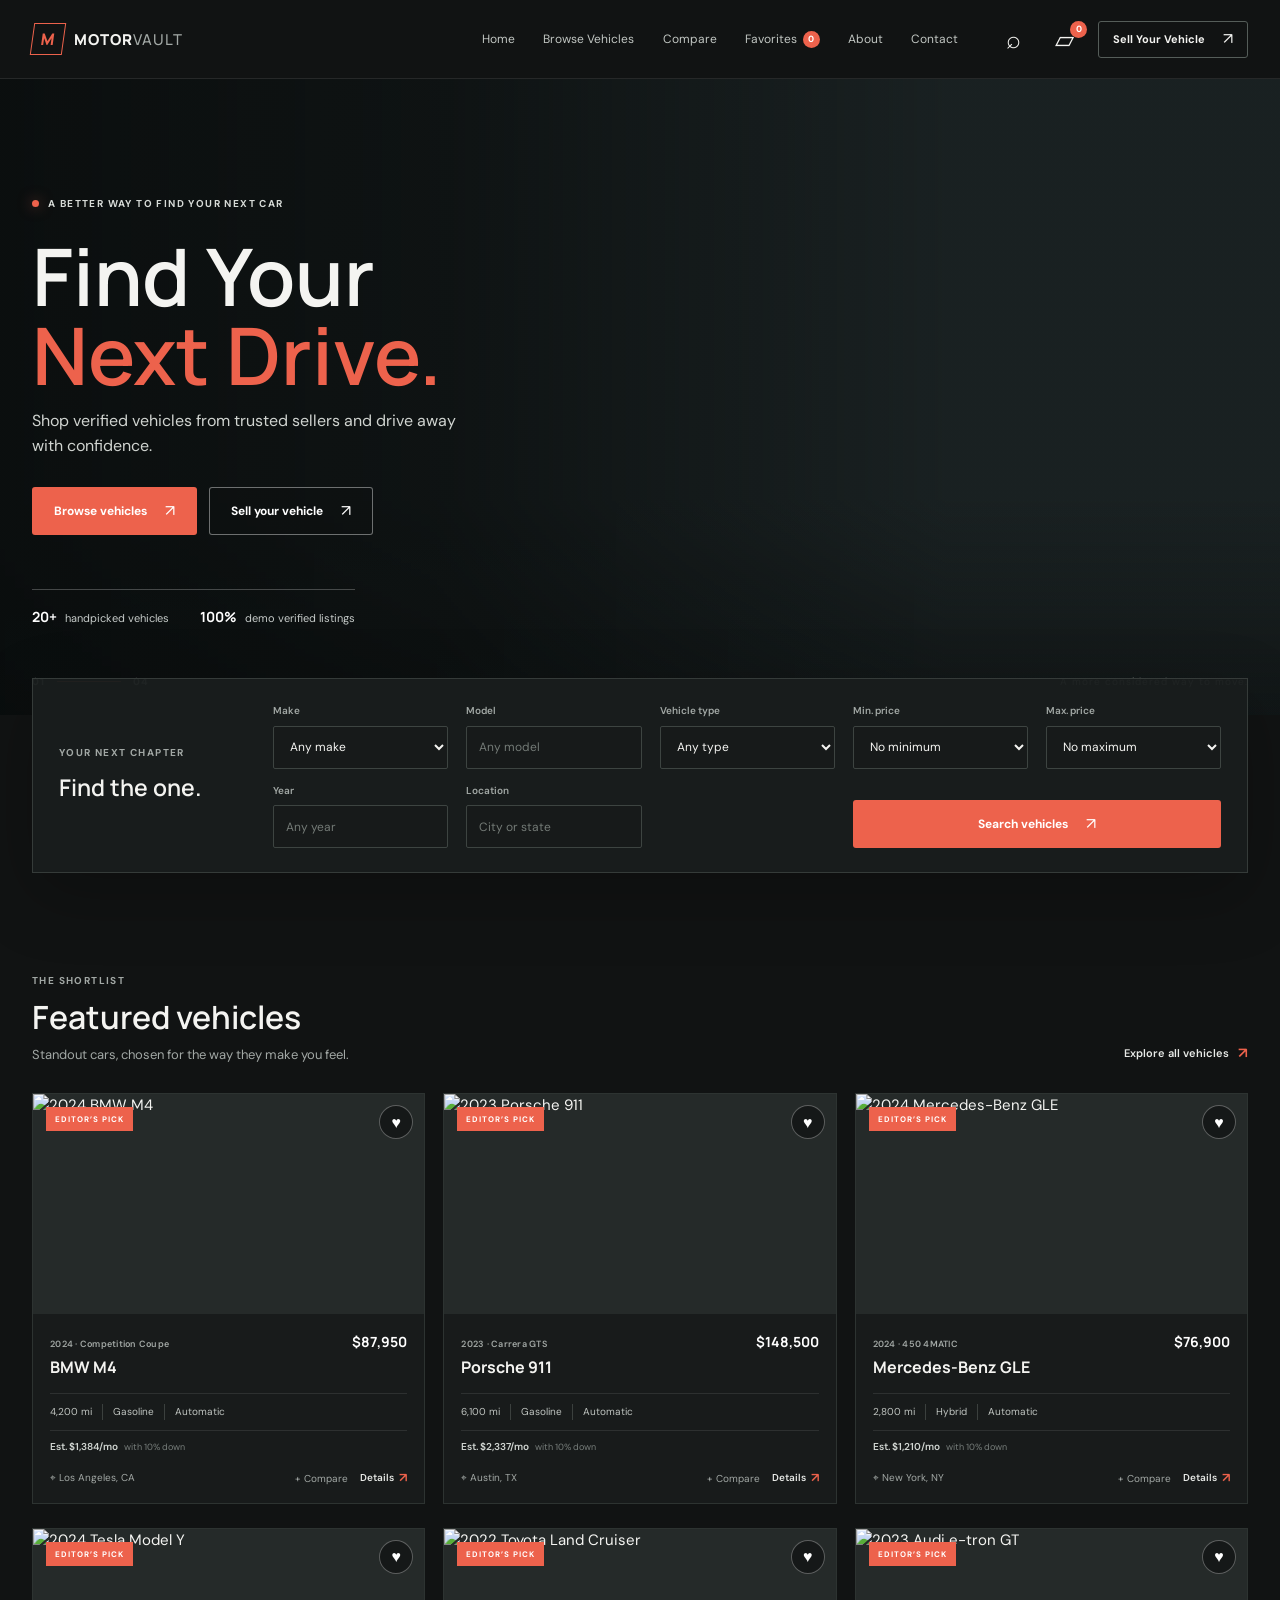
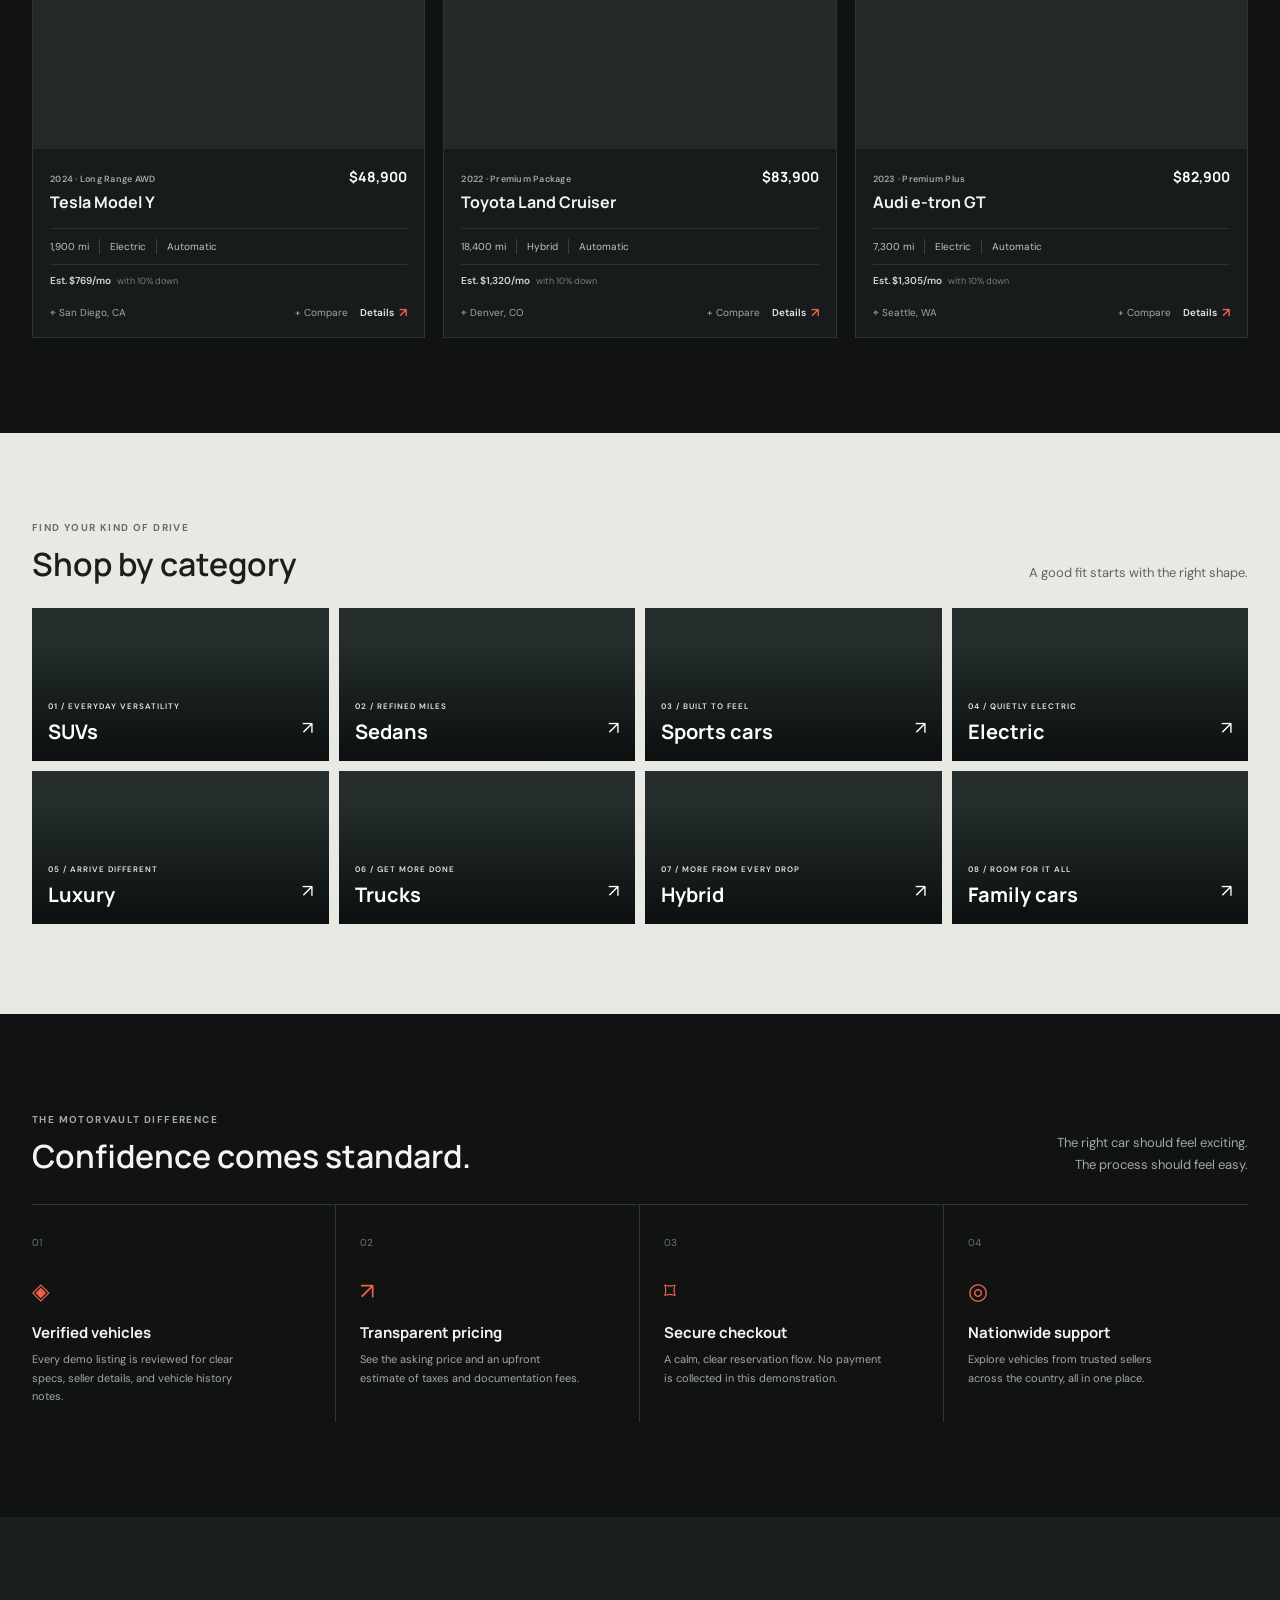
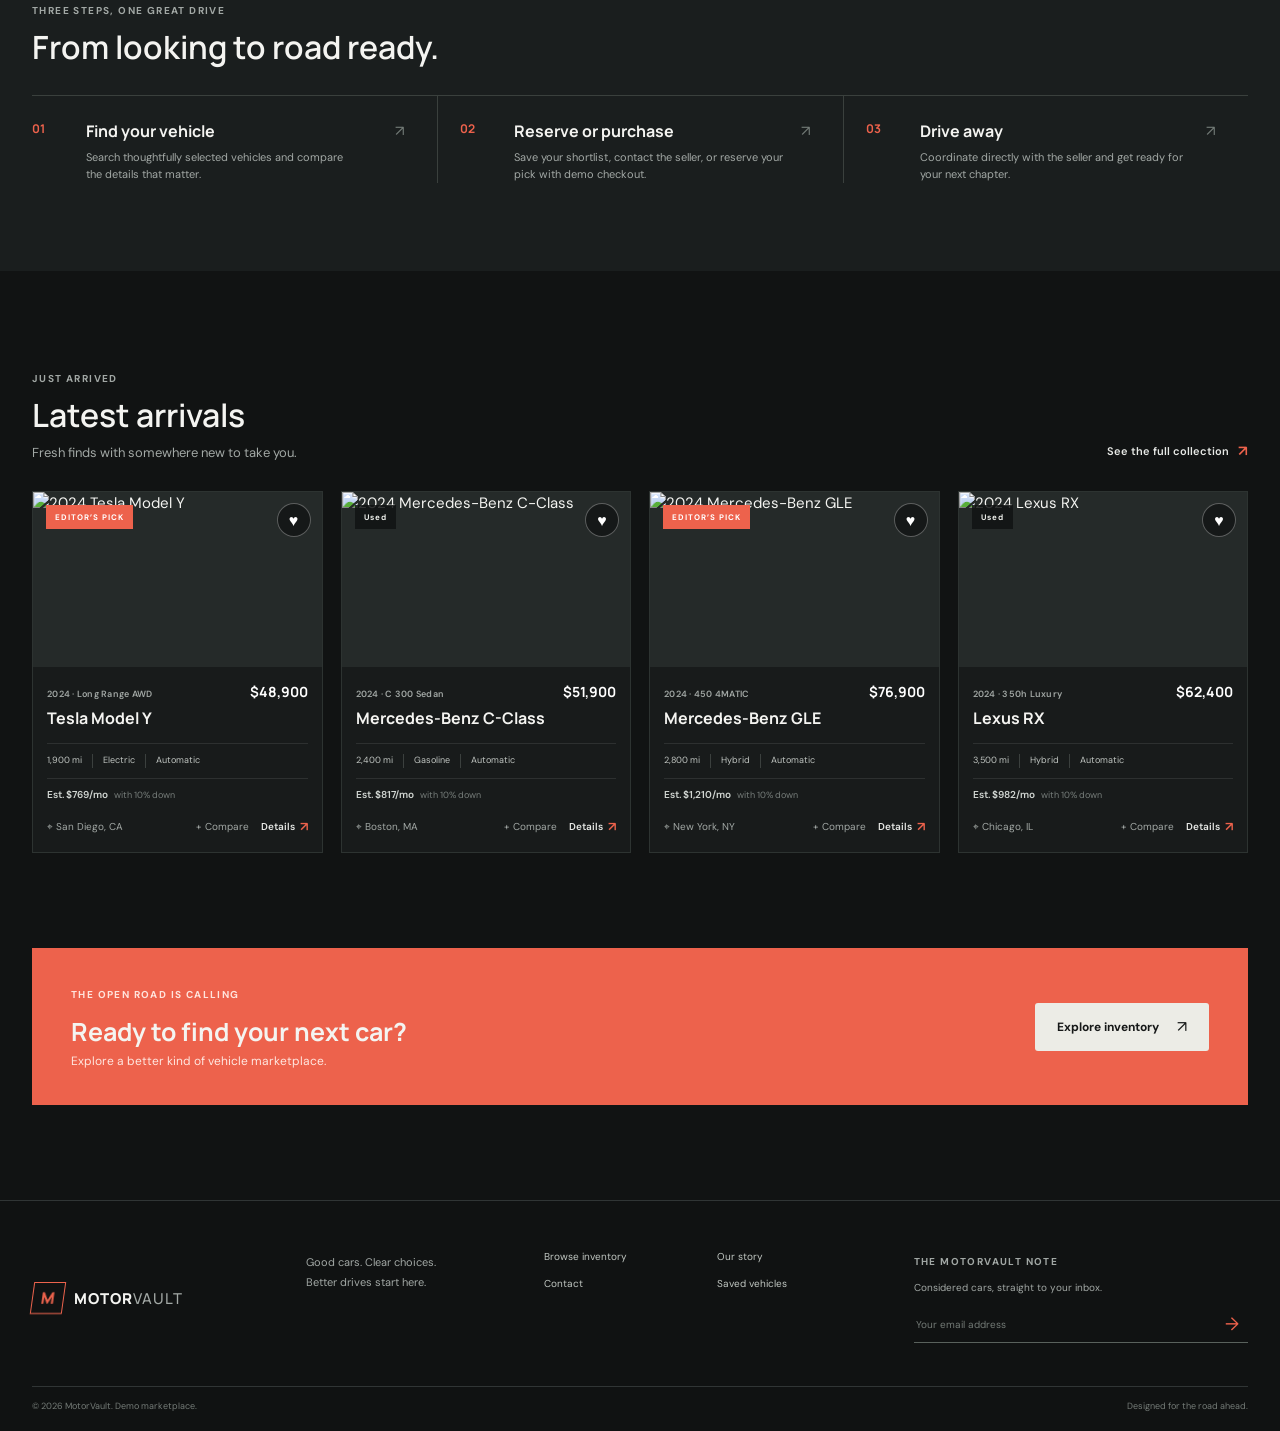
==== index.html @ ae39cfa4 "Created Motorvault frontend" ====
<!DOCTYPE html>
<html lang="en">
<head>
    <meta charset="UTF-8">
    <meta name="viewport" content="width=device-width, initial-scale=1.0">
    <meta name="theme-color" content="#111313">
    <meta name="description" content="Shop considered cars from trusted sellers. Find your next drive with MotorVault.">
    <title>MOTORVAULT — Find Your Next Drive</title>
    <link rel="preconnect" href="https://fonts.googleapis.com">
    <link rel="preconnect" href="https://fonts.gstatic.com" crossorigin>
    <link href="https://fonts.googleapis.com/css2?family=DM+Sans:wght@400;500;600;700&family=Manrope:wght@400;500;600;700;800&display=swap" rel="stylesheet">
    <link rel="stylesheet" href="styles.css">
    <script src="js/data.js" defer></script>
    <script src="script.js" defer></script>
</head>
<body data-page="home">
    <div id="site-header"></div>
    <main>
        <section class="home-hero">
            <div class="hero-image" role="img" aria-label="Modern performance car on a mountain road"></div>
            <div class="hero-shade"></div>
            <div class="hero-content page-width"><span class="eyebrow light-eyebrow"><i></i> A BETTER WAY TO FIND YOUR NEXT CAR</span><h1>Find Your<br><em>Next Drive.</em></h1><p>Shop verified vehicles from trusted sellers and drive away with confidence.</p><div class="hero-actions"><a class="button button-primary" href="vehicles.html">Browse vehicles <span>↗</span></a><a class="button button-glass" href="contact.html#sell">Sell your vehicle <span>↗</span></a></div><div class="hero-proof"><span><strong>20+</strong> handpicked vehicles</span><span><strong>100%</strong> demo verified listings</span></div></div>
            <span class="hero-index">01 <i></i> 04</span><span class="hero-caption">A more considered way to move.</span>
        </section>
        <section class="search-section page-width" aria-label="Search inventory"><form class="search-panel" data-vehicle-search action="vehicles.html"><div class="search-panel-intro"><span class="eyebrow">YOUR NEXT CHAPTER</span><h2>Find the one.</h2></div><label>Make<select id="search-make" name="make"><option value="">Any make</option></select></label><label>Model<input name="model" type="search" placeholder="Any model"></label><label>Vehicle type<select name="bodyType"><option value="">Any type</option><option>SUVs</option><option>Sedans</option><option>Sports Cars</option><option>Electric</option><option>Luxury</option><option>Trucks</option><option>Family Cars</option></select></label><label>Min. price<select name="minPrice"><option value="">No minimum</option><option value="25000">$25,000</option><option value="50000">$50,000</option><option value="75000">$75,000</option></select></label><label>Max. price<select name="maxPrice"><option value="">No maximum</option><option value="35000">$35,000</option><option value="50000">$50,000</option><option value="75000">$75,000</option><option value="100000">$100,000</option></select></label><label>Year<input name="minYear" type="number" min="1990" max="2026" placeholder="Any year"></label><label class="search-location">Location<input name="location" type="search" placeholder="City or state"></label><button class="button button-primary search-submit" type="submit">Search vehicles <span>↗</span></button></form></section>
        <section class="section page-width"><div class="section-heading"><div><span class="eyebrow">THE SHORTLIST</span><h2>Featured vehicles</h2><p>Standout cars, chosen for the way they make you feel.</p></div><a class="text-link" href="vehicles.html">Explore all vehicles <span>↗</span></a></div><div class="vehicle-grid" id="featured-grid"></div></section>
        <section class="category-section"><div class="page-width"><div class="section-heading"><div><span class="eyebrow">FIND YOUR KIND OF DRIVE</span><h2>Shop by category</h2></div><span class="section-aside">A good fit starts with the right shape.</span></div><div class="category-grid"><a class="category-tile category-suv" href="vehicles.html?bodyType=SUVs"><span>01 / EVERYDAY VERSATILITY</span><strong> SUVs</strong><i>↗</i></a><a class="category-tile category-sedan" href="vehicles.html?bodyType=Sedans"><span>02 / REFINED MILES</span><strong>Sedans</strong><i>↗</i></a><a class="category-tile category-sport" href="vehicles.html?bodyType=Sports%20Cars"><span>03 / BUILT TO FEEL</span><strong>Sports cars</strong><i>↗</i></a><a class="category-tile category-electric" href="vehicles.html?fuel=Electric"><span>04 / QUIETLY ELECTRIC</span><strong>Electric</strong><i>↗</i></a><a class="category-tile category-luxury" href="vehicles.html?bodyType=Luxury"><span>05 / ARRIVE DIFFERENT</span><strong>Luxury</strong><i>↗</i></a><a class="category-tile category-truck" href="vehicles.html?bodyType=Trucks"><span>06 / GET MORE DONE</span><strong>Trucks</strong><i>↗</i></a><a class="category-tile category-hybrid" href="vehicles.html?fuel=Hybrid"><span>07 / MORE FROM EVERY DROP</span><strong>Hybrid</strong><i>↗</i></a><a class="category-tile category-family" href="vehicles.html?bodyType=Family%20Cars"><span>08 / ROOM FOR IT ALL</span><strong>Family cars</strong><i>↗</i></a></div></div></section>
        <section class="section trust-section page-width"><div class="section-heading"><div><span class="eyebrow">THE MOTORVAULT DIFFERENCE</span><h2>Confidence comes standard.</h2></div><p class="section-aside">The right car should feel exciting.<br>The process should feel easy.</p></div><div class="trust-grid"><article><span class="trust-number">01</span><span class="trust-icon">◈</span><h3>Verified vehicles</h3><p>Every demo listing is reviewed for clear specs, seller details, and vehicle history notes.</p></article><article><span class="trust-number">02</span><span class="trust-icon">↗</span><h3>Transparent pricing</h3><p>See the asking price and an upfront estimate of taxes and documentation fees.</p></article><article><span class="trust-number">03</span><span class="trust-icon">⌑</span><h3>Secure checkout</h3><p>A calm, clear reservation flow. No payment is collected in this demonstration.</p></article><article><span class="trust-number">04</span><span class="trust-icon">◎</span><h3>Nationwide support</h3><p>Explore vehicles from trusted sellers across the country, all in one place.</p></article></div></section>
        <section class="process-section"><div class="page-width"><div class="section-heading"><div><span class="eyebrow">THREE STEPS, ONE GREAT DRIVE</span><h2>From looking to road ready.</h2></div></div><div class="process-grid"><article><span>01</span><div><h3>Find your vehicle</h3><p>Search thoughtfully selected vehicles and compare the details that matter.</p></div><b>↗</b></article><article><span>02</span><div><h3>Reserve or purchase</h3><p>Save your shortlist, contact the seller, or reserve your pick with demo checkout.</p></div><b>↗</b></article><article><span>03</span><div><h3>Drive away</h3><p>Coordinate directly with the seller and get ready for your next chapter.</p></div><b>↗</b></article></div></div></section>
        <section class="section page-width"><div class="section-heading"><div><span class="eyebrow">JUST ARRIVED</span><h2>Latest arrivals</h2><p>Fresh finds with somewhere new to take you.</p></div><a class="text-link" href="vehicles.html">See the full collection <span>↗</span></a></div><div class="vehicle-grid vehicle-grid-four" id="latest-grid"></div></section>
        <section class="cta-band page-width"><div><span class="eyebrow">THE OPEN ROAD IS CALLING</span><h2>Ready to find your next car?</h2><p>Explore a better kind of vehicle marketplace.</p></div><a class="button button-light" href="vehicles.html">Explore inventory <span>↗</span></a></section>
    </main>
    <div id="site-footer"></div>
</body>
</html>
---- styles.css ----
:root {
	color-scheme: dark;
	--ink: #111313;
	--ink-2: #171a1a;
	--ink-3: #202424;
	--line: #303535;
	--line-soft: rgba(255, 255, 255, .09);
	--text: #f4f4f1;
	--muted: #a2a8a5;
	--dim: #777e7b;
	--accent: #ed624c;
	--accent-hover: #ff765f;
	--paper: #ecece6;
	--green: #a7c4b2;
	--display: "Manrope", "DM Sans", sans-serif;
	--body: "DM Sans", sans-serif;
	--page: 1280px;
	font-family: var(--body);
	background: var(--ink);
	color: var(--text);
	font-synthesis: none;
	text-rendering: optimizeLegibility;
}

* { box-sizing: border-box; }
html { scroll-behavior: smooth; }
body { margin: 0; min-width: 320px; background: var(--ink); color: var(--text); font-family: var(--body); font-size: 15px; line-height: 1.55; }
body, button, input, select, textarea { font-family: var(--body); }
button, input, select, textarea { font-size: inherit; }
button, a { -webkit-tap-highlight-color: transparent; }
a { color: inherit; text-decoration: none; }
button { color: inherit; }
img { display: block; max-width: 100%; }
::selection { background: var(--accent); color: white; }
.page-width { width: min(var(--page), calc(100% - 64px)); margin-inline: auto; }
.sr-only { position: absolute; width: 1px; height: 1px; padding: 0; margin: -1px; overflow: hidden; clip: rect(0, 0, 0, 0); white-space: nowrap; border: 0; }
.eyebrow { display: inline-flex; align-items: center; gap: 9px; color: var(--muted); font: 700 10px/1.3 var(--body); letter-spacing: 1.4px; text-transform: uppercase; }
.eyebrow i { display: inline-block; width: 7px; height: 7px; border-radius: 50%; background: var(--accent); box-shadow: 0 0 14px rgba(237, 98, 76, .55); }

/* Shared navigation */
.site-header { position: relative; z-index: 20; background: #111313; border-bottom: 1px solid var(--line-soft); }
.nav-wrap { display: flex; width: min(1440px, calc(100% - 64px)); height: 78px; align-items: center; margin: auto; gap: 38px; }
.brand { display: inline-flex; align-items: center; gap: 10px; color: var(--text); font: 800 15px/1 var(--display); letter-spacing: 1px; white-space: nowrap; }
.brand > span:last-child > span { color: var(--muted); font-weight: 500; }
.brand-mark { display: grid; width: 32px; height: 32px; place-items: center; border: 1px solid var(--accent); color: var(--accent); font: 800 16px/1 var(--display); transform: skew(-8deg); }
.main-nav { display: flex; align-items: center; gap: clamp(17px, 2.2vw, 34px); margin-left: auto; }
.main-nav > a { display: inline-flex; align-items: center; gap: 6px; color: #c1c6c2; font-size: 12px; transition: color .2s ease; }
.main-nav > a:hover, .main-nav > a:focus-visible { color: white; }
.nav-count { display: inline-grid; min-width: 17px; height: 17px; place-items: center; padding: 0 4px; border-radius: 20px; background: var(--accent); color: #fff; font: 700 9px/1 var(--body); }
.nav-actions { display: flex; align-items: center; gap: 16px; }
.icon-button { position: relative; display: inline-grid; width: 35px; height: 35px; place-items: center; border: 0; background: transparent; color: var(--text); font-size: 25px; line-height: 1; cursor: pointer; }
.cart-link .nav-count { position: absolute; top: -1px; right: -5px; }
.button { display: inline-flex; min-height: 48px; align-items: center; justify-content: center; gap: 18px; padding: 0 21px; border: 1px solid transparent; border-radius: 3px; font: 700 12px/1 var(--body); cursor: pointer; transition: background .2s ease, color .2s ease, border-color .2s ease, transform .2s ease; }
.button:hover { transform: translateY(-2px); }
.button span { font-size: 16px; font-weight: 400; }
.button-primary { background: var(--accent); color: white; }
.button-primary:hover { background: var(--accent-hover); }
.button-outline { border-color: #555d59; background: transparent; color: var(--text); }
.button-outline:hover { border-color: var(--accent); color: white; }
.button-small { min-height: 37px; padding-inline: 14px; font-size: 11px; }
.button-glass { border-color: rgba(255,255,255,.4); background: rgba(15,18,18,.3); color: white; backdrop-filter: blur(12px); }
.button-glass:hover { background: rgba(255,255,255,.12); }
.button-light { background: var(--paper); color: #161818; }
.button-light:hover { background: white; }
.button-wide { width: 100%; }
.menu-toggle { display: none; }

/* Homepage */
.home-hero { position: relative; min-height: 630px; overflow: hidden; background: #1c2425; }
.hero-image, .hero-shade { position: absolute; inset: 0; }
.hero-image { background: url("https://images.unsplash.com/photo-1503376780353-7e6692767b70?auto=format&fit=crop&w=2200&q=90") center 54% / cover no-repeat; transform: scale(1.015); animation: hero-arrive 1.1s ease-out both; }
.hero-shade { background: linear-gradient(90deg, rgba(9,12,12,.88) 0%, rgba(9,12,12,.7) 34%, rgba(9,12,12,.13) 74%), linear-gradient(0deg, rgba(9,12,12,.48), transparent 34%); }
.hero-content { position: relative; z-index: 1; padding-top: 112px; padding-bottom: 88px; animation: content-arrive .8s .12s ease-out both; }
.light-eyebrow { color: #d7dbd7; }
.hero-content h1, .page-banner h1, .about-hero h1 { margin: 23px 0 15px; font: 600 clamp(48px, 6.2vw, 82px)/.99 var(--display); letter-spacing: 0; }
.hero-content h1 em, .page-banner h1 em, .about-hero h1 em, .contact-intro h1 em { color: var(--accent); font-style: normal; }
.hero-content > p { max-width: 430px; margin: 0; color: #d0d4d0; font-size: 16px; }
.hero-actions { display: flex; gap: 12px; margin-top: 28px; }
.hero-proof { display: flex; gap: 31px; margin-top: 54px; padding-top: 17px; border-top: 1px solid rgba(255,255,255,.24); width: fit-content; color: #c7ccca; font-size: 11px; }
.hero-proof strong { color: #fff; font: 700 14px var(--display); margin-right: 5px; }
.hero-index, .hero-caption { position: absolute; z-index: 1; bottom: 27px; color: #e0e3df; font: 700 10px var(--body); letter-spacing: 1px; }
.hero-index { left: max(32px, calc((100vw - var(--page)) / 2)); }
.hero-index i { display: inline-block; width: 64px; height: 1px; margin: 0 9px 3px; background: var(--accent); }
.hero-caption { right: max(32px, calc((100vw - var(--page)) / 2)); font-weight: 400; }
.search-section { position: relative; z-index: 2; margin-top: -37px; }
.search-panel { display: grid; grid-template-columns: 1.12fr repeat(3, 1fr) 1fr 1fr; gap: 14px 18px; align-items: end; padding: 24px 26px; border: 1px solid #353b39; background: rgba(25,29,29,.97); box-shadow: 0 22px 70px rgba(0,0,0,.24); }
.search-panel-intro { align-self: center; grid-row: span 2; }
.search-panel-intro h2 { margin: 8px 0; font: 600 23px var(--display); }
.search-panel label, .filter-sidebar label, .finance-fields label, .form-grid label { display: flex; min-width: 0; flex-direction: column; gap: 7px; color: var(--muted); font-size: 10px; font-weight: 600; }
input, select, textarea { width: 100%; min-width: 0; min-height: 43px; padding: 0 12px; border: 1px solid #3d4441; border-radius: 2px; outline: none; background: #171a1a; color: var(--text); font-size: 12px; }
input::placeholder, textarea::placeholder { color: #737a76; }
input:focus, select:focus, textarea:focus { border-color: var(--accent); box-shadow: 0 0 0 2px rgba(237,98,76,.12); }
select { cursor: pointer; }
.search-submit { grid-column: 5 / span 2; }
.section { padding-top: 95px; padding-bottom: 95px; }
.section-heading { display: flex; align-items: end; justify-content: space-between; gap: 24px; margin-bottom: 28px; }
.section-heading h2, .category-section h2, .trust-section h2, .process-section h2, .finance-section h2, .detail-section h2 { margin: 8px 0 0; font: 600 32px/1.18 var(--display); letter-spacing: 0; }
.section-heading p, .section-aside { margin: 8px 0 0; color: var(--muted); font-size: 13px; }
.section-aside { line-height: 1.7; text-align: right; }
.text-link { display: inline-flex; align-items: center; gap: 9px; border: 0; background: transparent; color: #e7e9e6; font-size: 11px; font-weight: 600; cursor: pointer; transition: color .2s ease; }
.text-link:hover { color: var(--accent); }
.text-link span { color: var(--accent); font-size: 15px; }

/* Vehicle cards */
.vehicle-grid { display: grid; grid-template-columns: repeat(3, minmax(0, 1fr)); gap: 24px 18px; }
.vehicle-grid-four { grid-template-columns: repeat(4, minmax(0, 1fr)); }
.vehicle-card { min-width: 0; overflow: hidden; border: 1px solid #2d3331; background: #181b1b; transition: border-color .24s ease, transform .24s ease, box-shadow .24s ease; animation: card-in .5s both; }
.vehicle-card:hover { transform: translateY(-4px); border-color: #515a55; box-shadow: 0 15px 32px rgba(0,0,0,.22); }
.vehicle-card-image { position: relative; height: 220px; overflow: hidden; background: #252a29; }
.vehicle-card-image > a, .vehicle-card-image img { display: block; width: 100%; height: 100%; }
.vehicle-card-image img { object-fit: cover; transition: transform .55s cubic-bezier(.2,.7,.25,1); }
.vehicle-card:hover .vehicle-card-image img { transform: scale(1.055); }
.vehicle-badge, .vehicle-condition { position: absolute; left: 13px; top: 13px; padding: 7px 9px; background: rgba(17,19,19,.85); color: #eef0ec; font: 700 8px var(--body); letter-spacing: 1px; }
.vehicle-badge { background: var(--accent); color: white; }
.favorite-button { position: absolute; top: 11px; right: 11px; display: grid; width: 34px; height: 34px; place-items: center; border: 1px solid rgba(255,255,255,.3); border-radius: 50%; background: rgba(12,14,14,.6); color: white; font-size: 16px; cursor: pointer; backdrop-filter: blur(10px); transition: background .2s ease, color .2s ease; }
.favorite-button:hover, .favorite-button.is-active { border-color: var(--accent); background: var(--accent); color: white; }
.vehicle-card-body { padding: 17px 17px 13px; }
.vehicle-card-heading { display: flex; justify-content: space-between; gap: 10px; }
.vehicle-year { color: var(--muted); font-size: 9px; font-weight: 600; letter-spacing: .25px; }
.vehicle-card h3 { margin: 3px 0 0; font: 700 16px/1.3 var(--display); }
.vehicle-card h3 a:hover { color: var(--accent); }
.vehicle-price { padding-top: 1px; color: white; font: 700 14px var(--display); white-space: nowrap; }
.vehicle-price del, .detail-price del { display: block; margin-bottom: 2px; color: var(--dim); font-size: 9px; font-weight: 400; }
.vehicle-price small, .detail-price small { display: block; margin-top: 3px; color: var(--accent); font: 700 9px var(--body); }
.vehicle-meta { display: flex; gap: 0; margin-top: 15px; padding: 10px 0; border-top: 1px solid var(--line-soft); border-bottom: 1px solid var(--line-soft); color: #c0c5c1; font-size: 10px; }
.vehicle-meta span { padding-inline: 10px; border-right: 1px solid #3b403e; white-space: nowrap; }
.vehicle-meta span:first-child { padding-left: 0; }
.vehicle-meta span:last-child { padding-right: 0; border: 0; }
.vehicle-monthly { padding-top: 8px; color: #d2d7d3; font-size: 10px; font-weight: 600; }
.vehicle-monthly span { margin-left: 4px; color: var(--dim); font-size: 9px; font-weight: 400; }
.vehicle-card-foot { display: flex; flex-wrap: wrap; justify-content: space-between; align-items: center; gap: 8px; padding-top: 12px; }
.vehicle-location { color: var(--muted); font-size: 10px; }
.card-actions { display: flex; align-items: center; gap: 12px; }
.compare-button { padding: 5px 0; border: 0; background: transparent; color: var(--muted); font-size: 10px; cursor: pointer; }
.compare-button:hover, .compare-button.is-active { color: var(--accent); }
.vehicle-card .text-link { gap: 5px; font-size: 10px; }
.vehicle-card .text-link span { font-size: 13px; }
.vehicle-grid-four .vehicle-card-image { height: 175px; }
.vehicle-grid-four .vehicle-card-body { padding: 14px; }
.vehicle-grid-four .vehicle-meta { font-size: 9px; }
.empty-inline { grid-column: 1 / -1; padding: 40px; border: 1px dashed var(--line); color: var(--muted); text-align: center; }

/* Categories and editorial sections */
.category-section { padding: 82px 0 90px; background: #e8e9e3; color: #1a1e1c; }
.category-section .eyebrow { color: #686f6a; }
.category-section .section-heading { margin-bottom: 24px; }
.category-section .section-aside { color: #5f6661; }
.category-grid { display: grid; grid-template-columns: repeat(4, 1fr); gap: 10px; }
.category-tile { position: relative; display: flex; min-height: 153px; flex-direction: column; justify-content: end; overflow: hidden; padding: 16px; background: #252d2d; color: white; isolation: isolate; }
.category-tile::before { position: absolute; z-index: -2; inset: 0; content: ""; background-position: center; background-size: cover; opacity: .73; transition: transform .5s ease; }
.category-tile::after { position: absolute; z-index: -1; inset: 0; content: ""; background: linear-gradient(0deg, rgba(5,8,8,.82), rgba(5,8,8,.02) 78%); }
.category-tile:hover::before { transform: scale(1.06); }
.category-tile > span { color: #e1e5e1; font-size: 8px; font-weight: 600; letter-spacing: 1px; }
.category-tile strong { margin-top: 6px; font: 700 20px var(--display); }
.category-tile i { position: absolute; right: 16px; bottom: 18px; color: #fff; font-size: 18px; font-style: normal; }
.category-suv::before { background-image: url("https://images.unsplash.com/photo-1519641471654-76ce0107ad1b?auto=format&fit=crop&w=600&q=80"); }
.category-sedan::before { background-image: url("https://images.unsplash.com/photo-1494976388531-d1058494cdd8?auto=format&fit=crop&w=600&q=80"); }
.category-sport::before { background-image: url("https://images.unsplash.com/photo-1503376780353-7e6692767b70?auto=format&fit=crop&w=600&q=80"); }
.category-electric::before { background-image: url("https://images.unsplash.com/photo-1560958089-b8a1929cea89?auto=format&fit=crop&w=600&q=80"); }
.category-luxury::before { background-image: url("https://images.unsplash.com/photo-1555215695-3004980ad54e?auto=format&fit=crop&w=600&q=80"); }
.category-truck::before { background-image: url("https://images.unsplash.com/photo-1551830820-330a71b99659?auto=format&fit=crop&w=600&q=80"); }
.category-hybrid::before { background-image: url("https://images.unsplash.com/photo-1518843025960-d60217f226f5?auto=format&fit=crop&w=600&q=80"); }
.category-family::before { background-image: url("https://images.unsplash.com/photo-1533473359331-0135ef1b58bf?auto=format&fit=crop&w=600&q=80"); }
.trust-section { padding-top: 93px; padding-bottom: 95px; }
.trust-grid { display: grid; grid-template-columns: repeat(4, 1fr); border-top: 1px solid var(--line); }
.trust-grid article { position: relative; min-height: 215px; padding: 25px 25px 16px 0; border-right: 1px solid var(--line); }
.trust-grid article + article { padding-left: 24px; }
.trust-grid article:last-child { border-right: 0; }
.trust-number { color: #6e7772; font-size: 10px; }
.trust-icon { display: block; margin-top: 21px; color: var(--accent); font-size: 23px; }
.trust-grid h3 { margin: 12px 0 7px; font: 700 15px var(--display); }
.trust-grid p { max-width: 220px; margin: 0; color: var(--muted); font-size: 11px; line-height: 1.7; }
.process-section { padding: 81px 0 88px; background: #1a1e1e; }
.process-grid { display: grid; grid-template-columns: repeat(3, 1fr); border-top: 1px solid #3a403d; }
.process-grid article { display: grid; grid-template-columns: 42px 1fr 20px; gap: 12px; align-items: start; padding: 24px 22px 0 0; }
.process-grid article + article { padding-left: 22px; border-left: 1px solid #3a403d; }
.process-grid article > span { color: var(--accent); font: 700 12px var(--display); }
.process-grid h3 { margin: 0 0 7px; font: 700 16px var(--display); }
.process-grid p { max-width: 270px; margin: 0; color: var(--muted); font-size: 11px; }
.process-grid b { color: #737b77; font-weight: 400; }
.cta-band { display: flex; align-items: center; justify-content: space-between; gap: 28px; margin-bottom: 95px; padding: 34px 39px; background: var(--accent); }
.cta-band .eyebrow { color: #ffe4dd; }
.cta-band h2 { margin: 9px 0 3px; font: 700 25px var(--display); }
.cta-band p { margin: 0; color: #ffe7e0; font-size: 12px; }

/* Listing and page framing */
.page-banner { padding: 70px 0 61px; border-bottom: 1px solid var(--line-soft); background: radial-gradient(ellipse at 78% 15%, rgba(85,96,89,.2), transparent 44%), #151818; }
.page-banner h1 { margin: 14px 0 12px; font-size: clamp(40px, 5vw, 62px); }
.page-banner p { max-width: 530px; margin: 0; color: var(--muted); font-size: 14px; }
.listing-section { display: grid; grid-template-columns: 230px minmax(0, 1fr); gap: 37px; padding-top: 42px; padding-bottom: 96px; }
.filter-sidebar { align-self: start; padding: 19px 17px; border: 1px solid var(--line); background: #171a1a; }
.filter-title { display: flex; justify-content: space-between; align-items: center; margin-bottom: 18px; padding-bottom: 14px; border-bottom: 1px solid var(--line); }
.filter-title h2 { margin: 5px 0 0; font: 600 20px var(--display); }
.filter-title .text-link { padding: 0; color: var(--accent); font-size: 10px; }
#filter-form { display: grid; gap: 14px; }
#filter-form input, #filter-form select { min-height: 39px; }
.filter-pair { display: grid; grid-template-columns: 1fr 1fr; gap: 8px; }
.filter-pair input { padding-inline: 8px; }
.listing-toolbar { display: flex; align-items: end; justify-content: space-between; gap: 15px; margin-bottom: 19px; }
.listing-toolbar h2 { margin: 5px 0 0; font: 600 21px var(--display); }
.listing-controls { display: flex; align-items: center; gap: 11px; }
.listing-search { display: flex; width: 160px; align-items: center; gap: 6px; }
.listing-search > span { font-size: 20px; color: var(--muted); }
.listing-search input { min-height: 36px; padding: 0 8px; }
.sort-control { display: flex; align-items: center; gap: 8px; color: var(--muted); font-size: 10px; }
.sort-control select { min-height: 36px; width: 160px; padding-inline: 8px; font-size: 10px; }
.view-toggle { display: flex; border: 1px solid var(--line); }
.view-toggle button { width: 33px; height: 34px; border: 0; background: transparent; color: var(--muted); cursor: pointer; }
.view-toggle button.is-active { background: #303635; color: white; }
.load-more { display: flex; margin: 32px auto 0; }
.load-more[hidden] { display: none; }
.vehicle-grid.is-list { grid-template-columns: 1fr; }
.vehicle-grid.is-list .vehicle-card { display: grid; grid-template-columns: 280px 1fr; }
.vehicle-grid.is-list .vehicle-card-image { height: 100%; min-height: 200px; }
.vehicle-grid.is-list .vehicle-card-body { display: flex; flex-direction: column; justify-content: center; padding: 22px; }
.page-content { min-height: 500px; padding-top: 60px; padding-bottom: 100px; }
.page-title-row { display: flex; justify-content: space-between; align-items: end; gap: 25px; margin-bottom: 32px; }
.page-title-row h1 { margin: 8px 0 5px; font: 600 clamp(32px, 4vw, 45px)/1.12 var(--display); }
.page-title-row p { margin: 0; color: var(--muted); font-size: 13px; }
.page-title-row > .text-link { padding-bottom: 9px; }
.page-title-actions { display: flex; align-items: center; gap: 22px; }
.empty-state, .success-state { display: flex; min-height: 330px; flex-direction: column; align-items: center; justify-content: center; padding: 42px 20px; border: 1px solid var(--line); background: radial-gradient(ellipse at 50% 0%, rgba(255,255,255,.045), transparent 58%); text-align: center; }
.empty-state[hidden] { display: none; }
.empty-mark, .success-mark { display: grid; width: 52px; height: 52px; place-items: center; margin-bottom: 20px; border: 1px solid #49504c; border-radius: 50%; color: var(--accent); font: 500 25px var(--display); }
.success-mark { border-color: var(--green); color: var(--green); }
.empty-state h2, .success-state h2 { margin: 9px 0; font: 600 26px var(--display); }
.empty-state p, .success-state p { max-width: 460px; margin: 0 0 22px; color: var(--muted); font-size: 13px; }

/* Vehicle details */
.detail-page { padding-top: 28px; padding-bottom: 80px; }
.detail-topline { display: flex; justify-content: space-between; align-items: center; margin-bottom: 18px; }
.back-link { color: var(--muted); font-size: 11px; }
.back-link:hover { color: white; }
.detail-layout { display: grid; grid-template-columns: minmax(0, 1.55fr) minmax(300px, .8fr); gap: 34px; align-items: start; }
.gallery-main { height: clamp(320px, 47vw, 550px); overflow: hidden; background: #212625; }
.gallery-main img { width: 100%; height: 100%; object-fit: cover; }
.gallery-thumbs { display: grid; grid-template-columns: repeat(3, 1fr); gap: 9px; margin-top: 9px; }
.gallery-thumb { height: 92px; overflow: hidden; padding: 0; border: 1px solid transparent; background: #202423; cursor: pointer; }
.gallery-thumb.is-active { border-color: var(--accent); }
.gallery-thumb img { width: 100%; height: 100%; object-fit: cover; opacity: .75; transition: opacity .2s ease; }
.gallery-thumb:hover img, .gallery-thumb.is-active img { opacity: 1; }
.detail-buy { position: sticky; top: 20px; padding: 24px; border: 1px solid var(--line); background: #191c1c; }
.detail-buy h1 { margin: 9px 0 14px; font: 700 28px/1.2 var(--display); }
.detail-buy h1 span { color: var(--muted); font-weight: 500; }
.detail-price { font: 700 29px var(--display); }
.payment-hint { margin: 5px 0 17px; color: var(--muted); font-size: 10px; }
.buy-specs { display: flex; flex-wrap: wrap; gap: 7px; padding: 13px 0; border-block: 1px solid var(--line); }
.buy-specs span { padding: 5px 7px; background: #242928; color: #d0d4d0; font-size: 9px; }
.buy-actions { display: grid; gap: 11px; margin-top: 18px; }
.buy-actions .button { min-height: 45px; }
.buy-actions .text-link { justify-content: center; padding: 3px; }
.detail-compare { justify-self: center; }
.seller-note { margin-top: 18px; padding-top: 15px; border-top: 1px solid var(--line); color: var(--green); font-size: 10px; }
.seller-note span { display: block; margin: 5px 0 0 20px; color: var(--muted); }
.detail-section { padding: 29px 0; border-top: 1px solid var(--line); }
.overview-section { margin-top: 25px; }
.detail-section h2 { margin: 7px 0 17px; font-size: 22px; }
.detail-section > p { max-width: 750px; color: #c4c9c5; font-size: 13px; line-height: 1.8; }
.spec-grid { display: grid; grid-template-columns: repeat(4, 1fr); gap: 16px 12px; }
.spec-grid div { display: flex; flex-direction: column; gap: 4px; }
.spec-grid span { color: var(--muted); font-size: 10px; }
.spec-grid strong { font-size: 11px; font-weight: 600; }
.check-list { display: grid; grid-template-columns: repeat(2, 1fr); gap: 10px 18px; padding: 0; margin: 0; list-style: none; color: #c4c9c5; font-size: 12px; }
.check-list li::before { content: "✓"; margin-right: 9px; color: var(--green); }
.seller-block { display: flex; align-items: center; gap: 15px; }
.seller-avatar { display: grid; width: 42px; height: 42px; flex: 0 0 auto; place-items: center; background: #2b3330; color: var(--green); font: 700 17px var(--display); }
.seller-block h3 { margin: 4px 0 0; font: 700 15px var(--display); }
.seller-block p { margin: 2px 0 0; color: var(--muted); font-size: 10px; }
.seller-block .button { margin-left: auto; min-height: 39px; }
.finance-section { display: grid; grid-template-columns: .7fr 1.3fr; gap: 40px; margin: 45px 0 15px; padding: 28px; border: 1px solid var(--line); background: #191c1c; }
.finance-section h2 { font-size: 23px; }
.finance-section > div > p { color: var(--muted); font-size: 11px; }
.finance-fields { display: grid; grid-template-columns: repeat(2, 1fr); gap: 13px; }
.finance-fields label { font-size: 10px; }
.finance-fields input, .finance-fields select { min-height: 39px; }
.finance-result { grid-column: 1 / -1; display: flex; flex-wrap: wrap; align-items: baseline; gap: 8px 14px; padding-top: 12px; border-top: 1px solid var(--line); }
.finance-result span { width: 100%; color: var(--muted); font-size: 9px; font-weight: 700; letter-spacing: 1px; }
.finance-result strong { color: var(--green); font: 700 24px var(--display); }
.finance-result small { color: var(--muted); font-size: 10px; }
.similar-section { padding-top: 66px; }

/* Compare table */
.compare-table-wrap { overflow-x: auto; border: 1px solid var(--line); }
.compare-table { width: 100%; min-width: 720px; border-collapse: collapse; table-layout: fixed; }
.compare-table th, .compare-table td { width: 22%; padding: 15px; border-right: 1px solid var(--line); border-bottom: 1px solid var(--line); text-align: left; vertical-align: top; }
.compare-table th:first-child { width: 12%; color: var(--muted); font-size: 11px; }
.compare-table thead th { position: relative; background: #1b1f1e; }
.compare-table thead th img { width: 100%; height: 125px; margin-bottom: 12px; object-fit: cover; }
.compare-table thead th span, .compare-table thead th strong { display: block; margin-bottom: 5px; }
.compare-table thead th span { font: 700 13px var(--display); }
.compare-table thead th strong { color: var(--accent); font-size: 13px; }
.compare-table td { color: #d1d5d1; font-size: 11px; line-height: 1.6; }
.compare-table td.is-different { color: #ffc1b5; background: rgba(237,98,76,.08); }
.compare-table tbody tr:nth-child(even) { background: #191c1c; }
.remove-compare, .remove-cart { position: absolute; top: 7px; right: 7px; width: 28px; height: 28px; border: 1px solid var(--line); background: rgba(10,12,12,.8); color: white; font-size: 18px; cursor: pointer; }
.compare-table thead th { position: relative; }

/* Cart and checkout */
.cart-demo-note { padding-bottom: 6px; color: var(--green); }
.cart-layout { display: grid; grid-template-columns: minmax(0, 1.55fr) minmax(280px, .7fr); gap: 28px; align-items: start; }
.cart-items { border-top: 1px solid var(--line); }
.cart-head { display: flex; justify-content: space-between; padding: 14px 0; color: var(--muted); font-size: 11px; }
.cart-item { position: relative; display: grid; grid-template-columns: 170px 1fr auto; gap: 17px; align-items: center; padding: 16px 35px 16px 0; border-top: 1px solid var(--line); }
.cart-item > a > img { width: 170px; height: 116px; object-fit: cover; }
.cart-item-info { display: flex; flex-direction: column; gap: 3px; }
.cart-item-info .eyebrow { font-size: 8px; }
.cart-item-info h3 { margin: 3px 0; font: 700 16px var(--display); }
.cart-item-info > span:not(.eyebrow) { color: var(--muted); font-size: 10px; }
.cart-item-info .unique-stock { color: var(--green) !important; }
.cart-item > strong { align-self: start; padding-top: 8px; font: 700 15px var(--display); white-space: nowrap; }
.remove-cart { top: 13px; right: 0; border: 0; background: transparent; color: var(--muted); }
.cart-note { padding: 12px; background: #1b201e; color: var(--muted); font-size: 10px; }
.order-summary, .checkout-summary { padding: 23px; border: 1px solid var(--line); background: #191c1c; }
.order-summary h2, .checkout-summary h2 { margin: 8px 0 22px; font: 600 21px var(--display); }
.order-summary > div { display: flex; justify-content: space-between; gap: 10px; margin: 14px 0; color: var(--muted); font-size: 11px; }
.order-summary > div strong { color: var(--text); font-weight: 600; }
.order-summary .summary-total, .checkout-summary .summary-total { margin-top: 20px; padding-top: 16px; border-top: 1px solid var(--line); color: var(--text); font-size: 12px; }
.summary-total strong { font: 700 19px var(--display); }
.order-summary > .button { margin-top: 9px; }
.order-summary > p, .checkout-summary > p { color: var(--muted); font-size: 9px; text-align: center; }
.secure-note { display: block; margin-top: 17px; color: var(--green); font-size: 10px; text-align: center; }
.checkout-page { padding-top: 47px; }
.checkout-page .page-title-row { margin-bottom: 25px; }
.checkout-layout { display: grid; grid-template-columns: minmax(0, 1.4fr) minmax(275px, .7fr); gap: 34px; align-items: start; }
.checkout-form { display: grid; gap: 22px; }
.checkout-section { padding: 22px; border: 1px solid var(--line); background: #171a1a; }
.checkout-section h2 { margin: 8px 0 18px; font: 600 19px var(--display); }
.form-grid { display: grid; grid-template-columns: repeat(2, minmax(0, 1fr)); gap: 14px; }
.form-grid label { font-size: 10px; }
.form-grid .span-two { grid-column: 1 / -1; }
.form-grid textarea { min-height: 110px; padding-block: 10px; resize: vertical; }
.demo-callout { display: flex; gap: 12px; align-items: center; margin-bottom: 16px; padding: 12px; border: 1px solid rgba(167,196,178,.26); background: rgba(167,196,178,.06); }
.demo-callout span { flex: 0 0 auto; padding: 5px 7px; background: #33453c; color: #c6e0ce; font-size: 8px; font-weight: 700; letter-spacing: .7px; }
.demo-callout p { margin: 0; color: #bec9c1; font-size: 10px; }
.consent-check { display: flex; align-items: center; gap: 9px; color: var(--muted); font-size: 10px; }
.consent-check input { width: 16px; min-height: 16px; accent-color: var(--accent); }
.checkout-summary { position: sticky; top: 20px; }
.checkout-mini { display: grid; grid-template-columns: 62px 1fr auto; gap: 9px; align-items: center; padding: 11px 0; border-top: 1px solid var(--line); font-size: 10px; }
.checkout-mini img { width: 62px; height: 48px; object-fit: cover; }
.checkout-mini strong { font-size: 10px; }
.success-state { min-height: 400px; }
.success-state .button { margin-top: 6px; }

/* About, contact and footer */
.about-hero { display: grid; grid-template-columns: .82fr 1.18fr; gap: 55px; align-items: center; padding-top: 60px; padding-bottom: 65px; }
.about-hero h1 { font-size: clamp(43px, 5vw, 64px); }
.about-hero p { max-width: 410px; margin-bottom: 22px; color: var(--muted); font-size: 13px; line-height: 1.8; }
.about-image { min-height: 390px; background: url("https://images.unsplash.com/photo-1492144534655-ae79c964c9d7?auto=format&fit=crop&w=1300&q=90") center / cover no-repeat; }
.about-story { display: grid; grid-template-columns: .55fr 1fr; gap: 50px; padding-top: 56px; padding-bottom: 70px; border-top: 1px solid var(--line); }
.about-story h2 { margin: 0 0 18px; font: 600 29px var(--display); }
.about-story p { max-width: 700px; color: var(--muted); font-size: 13px; line-height: 1.8; }
.about-values { padding: 66px 0 72px; background: #1a1e1e; }
.values-row { display: grid; grid-template-columns: repeat(3, 1fr); gap: 25px; margin-top: 27px; padding-top: 24px; border-top: 1px solid #3a403d; }
.values-row article > span { color: var(--accent); font: 700 11px var(--display); }
.values-row h3 { margin: 15px 0 5px; font: 700 17px var(--display); }
.values-row p { color: var(--muted); font-size: 11px; }
.about-values + .cta-band { margin-top: 55px; }
.contact-page { display: grid; grid-template-columns: .8fr 1.2fr; gap: 11%; padding-top: 65px; padding-bottom: 100px; }
.contact-intro h1 { margin: 15px 0; font: 600 54px/.98 var(--display); }
.contact-intro > p { max-width: 350px; color: var(--muted); font-size: 13px; line-height: 1.8; }
.contact-detail { display: flex; flex-direction: column; align-items: start; gap: 5px; margin-top: 45px; padding-top: 17px; border-top: 1px solid var(--line); }
.contact-detail a { margin: 6px 0; color: white; font: 600 17px var(--display); }
.contact-detail > span:last-child { color: var(--muted); font-size: 10px; }
.contact-form-wrap { padding: 25px; border: 1px solid var(--line); background: #171a1a; }
.contact-form-wrap .button { margin-top: 19px; }
.contact-form-wrap .form-note { color: var(--dim); font-size: 9px; }
.form-success { padding: 40px 15px; color: var(--green); }
.form-success strong { font: 700 22px var(--display); }
.form-success p { color: var(--muted); font-size: 12px; }
.site-footer { padding: 48px max(32px, calc((100vw - var(--page)) / 2)) 17px; border-top: 1px solid var(--line); background: #101212; }
.footer-main { display: grid; grid-template-columns: 1fr .85fr 1.4fr 1.4fr; gap: 35px; padding-bottom: 38px; }
.footer-main > p { margin: 4px 0; color: var(--muted); font-size: 11px; line-height: 1.8; }
.footer-links { display: grid; grid-template-columns: repeat(2, 1fr); gap: 11px; align-content: start; }
.footer-links a { color: #c2c8c3; font-size: 10px; }
.footer-links a:hover { color: var(--accent); }
.footer-news > p { margin: 8px 0 11px; color: var(--muted); font-size: 10px; }
.footer-news form { display: flex; border-bottom: 1px solid #59615c; }
.footer-news input { min-height: 35px; padding: 0 2px; border: 0; background: transparent; font-size: 10px; }
.footer-news input:focus { box-shadow: none; }
.footer-news button { width: 35px; border: 0; background: transparent; color: var(--accent); font-size: 18px; cursor: pointer; }
.form-note { display: block; margin-top: 5px; color: var(--green); font-size: 9px; }
.footer-bottom { display: flex; justify-content: space-between; gap: 15px; padding-top: 13px; border-top: 1px solid var(--line); color: #747b77; font-size: 9px; }
.toast { position: fixed; z-index: 50; right: 24px; bottom: 24px; max-width: min(380px, calc(100% - 36px)); padding: 13px 18px; border: 1px solid #555d59; background: #232928; color: white; font-size: 12px; opacity: 0; pointer-events: none; transform: translateY(8px); transition: opacity .2s ease, transform .2s ease; }
.toast.is-visible { opacity: 1; transform: translateY(0); }

@keyframes hero-arrive { from { transform: scale(1.07); } to { transform: scale(1.015); } }
@keyframes content-arrive { from { opacity: 0; transform: translateY(12px); } to { opacity: 1; transform: translateY(0); } }
@keyframes card-in { from { opacity: 0; transform: translateY(8px); } to { opacity: 1; transform: translateY(0); } }

@media (prefers-reduced-motion: reduce) {
	*, *::before, *::after { scroll-behavior: auto !important; animation-duration: .01ms !important; animation-iteration-count: 1 !important; transition-duration: .01ms !important; }
}

@media (max-width: 1100px) {
	.nav-wrap { gap: 22px; }
	.main-nav { gap: 16px; }
	.main-nav > a { font-size: 11px; }
	.nav-actions { gap: 8px; }
	.search-panel { grid-template-columns: repeat(4, 1fr); }
	.search-panel-intro { grid-row: auto; }
	.search-submit { grid-column: auto; }
	.vehicle-grid-four { grid-template-columns: repeat(2, minmax(0, 1fr)); }
	.vehicle-grid-four .vehicle-card-image { height: 220px; }
	.listing-section { grid-template-columns: 205px minmax(0, 1fr); gap: 22px; }
	.listing-toolbar { align-items: start; flex-direction: column; }
	.listing-controls { width: 100%; justify-content: space-between; }
	.footer-main { grid-template-columns: 1fr 1fr; }
}

@media (max-width: 780px) {
	.page-width { width: min(100% - 38px, var(--page)); }
	.nav-wrap { width: calc(100% - 38px); height: 67px; gap: 14px; }
	.menu-toggle { display: grid; order: 3; margin-left: 2px; }
	.menu-toggle span { position: absolute; width: 18px; height: 1px; background: white; transition: transform .2s ease; }
	.menu-toggle span:first-child { transform: translateY(-4px); }
	.menu-toggle span:last-child { transform: translateY(4px); }
	.menu-toggle[aria-expanded="true"] span:first-child { transform: rotate(45deg); }
	.menu-toggle[aria-expanded="true"] span:last-child { transform: rotate(-45deg); }
	.brand { margin-right: auto; font-size: 13px; }
	.nav-actions { order: 2; gap: 9px; }
	.nav-sell { display: none; }
	.main-nav { position: absolute; top: 66px; right: 0; left: 0; display: none; flex-direction: column; align-items: stretch; gap: 0; padding: 10px 19px 17px; border-bottom: 1px solid var(--line); background: #141717; box-shadow: 0 18px 25px rgba(0,0,0,.3); }
	.main-nav.is-open { display: flex; }
	.main-nav > a { min-height: 42px; border-bottom: 1px solid var(--line-soft); font-size: 13px; }
	.main-nav > a:last-child { border: 0; }
	.home-hero { min-height: 580px; }
	.hero-image { background-position: 61% center; }
	.hero-shade { background: linear-gradient(90deg, rgba(9,12,12,.84), rgba(9,12,12,.4) 80%), linear-gradient(0deg, rgba(9,12,12,.48), transparent 38%); }
	.hero-content { padding-top: 100px; padding-bottom: 85px; }
	.hero-content h1 { font-size: clamp(48px, 10vw, 70px); }
	.hero-content > p { max-width: 360px; font-size: 14px; }
	.hero-proof { gap: 15px; margin-top: 42px; }
	.hero-proof span { font-size: 9px; }
	.hero-caption { right: 19px; bottom: 20px; font-size: 9px; }
	.hero-index { left: 19px; bottom: 20px; }
	.search-section { margin-top: -24px; }
	.search-panel { grid-template-columns: repeat(2, minmax(0, 1fr)); gap: 13px; padding: 19px; }
	.search-panel-intro { grid-column: 1 / -1; }
	.search-panel-intro h2 { margin-bottom: 1px; }
	.search-submit { grid-column: 1 / -1; }
	.section { padding-block: 67px; }
	.section-heading { align-items: start; }
	.section-heading h2, .category-section h2, .trust-section h2, .process-section h2 { font-size: 27px; }
	.section-heading > .text-link { margin-top: 9px; font-size: 10px; }
	.section-heading p { font-size: 11px; }
	.vehicle-grid { grid-template-columns: repeat(2, minmax(0, 1fr)); gap: 14px 11px; }
	.vehicle-card-image, .vehicle-grid-four .vehicle-card-image { height: clamp(130px, 29vw, 205px); }
	.vehicle-card-body { padding: 12px 11px 10px; }
	.vehicle-card h3 { font-size: 13px; }
	.vehicle-price { font-size: 12px; }
	.vehicle-meta { flex-wrap: wrap; row-gap: 5px; margin-top: 10px; padding: 8px 0; font-size: 9px; }
	.vehicle-meta span { padding-inline: 6px; }
	.vehicle-card-foot { align-items: start; flex-direction: column; gap: 7px; }
	.card-actions { width: 100%; justify-content: space-between; }
	.vehicle-location { font-size: 9px; }
	.favorite-button { width: 31px; height: 31px; }
	.vehicle-condition, .vehicle-badge { top: 8px; left: 8px; padding: 6px; font-size: 7px; }
	.category-section { padding-block: 62px; }
	.category-grid { grid-template-columns: repeat(2, 1fr); gap: 8px; }
	.category-tile { min-height: 132px; padding: 12px; }
	.category-tile strong { font-size: 17px; }
	.category-tile > span { max-width: 80%; font-size: 7px; }
	.category-tile i { right: 11px; bottom: 14px; }
	.section-aside { font-size: 10px; }
	.trust-section { padding-block: 65px; }
	.trust-grid { grid-template-columns: repeat(2, 1fr); }
	.trust-grid article { min-height: 190px; padding: 18px 15px 15px 0; border-bottom: 1px solid var(--line); }
	.trust-grid article + article { padding-left: 15px; }
	.trust-grid article:nth-child(2) { border-right: 0; }
	.trust-grid article:nth-child(n+3) { border-bottom: 0; }
	.process-section { padding-block: 63px; }
	.process-grid { grid-template-columns: 1fr; }
	.process-grid article, .process-grid article + article { padding: 18px 0; border: 0; border-bottom: 1px solid #3a403d; }
	.process-grid article:last-child { border-bottom: 0; }
	.cta-band { align-items: start; flex-direction: column; margin-bottom: 64px; padding: 24px; }
	.cta-band h2 { font-size: 22px; }
	.page-banner { padding: 52px 0 44px; }
	.page-banner h1 { font-size: 44px; }
	.listing-section { display: flex; flex-direction: column; padding-top: 25px; }
	.filter-sidebar { width: 100%; }
	#filter-form { grid-template-columns: repeat(2, minmax(0, 1fr)); gap: 12px; }
	#filter-form > label:nth-child(1), #filter-form > label:nth-child(2), #filter-form > label:nth-last-child(1) { grid-column: span 2; }
	.listing-toolbar { flex-direction: column; }
	.listing-controls { flex-wrap: wrap; gap: 8px; }
	.listing-search { flex: 1 1 100%; width: auto; }
	.listing-search input { min-height: 39px; }
	.sort-control { flex: 1; }
	.sort-control select { width: 100%; max-width: 170px; }
	.vehicle-grid.is-list .vehicle-card { grid-template-columns: 38% 1fr; }
	.vehicle-grid.is-list .vehicle-card-image { min-height: 175px; }
	.page-content { padding-top: 43px; padding-bottom: 70px; }
	.page-title-row { align-items: start; flex-direction: column; gap: 14px; }
	.page-title-actions { flex-wrap: wrap; }
	.detail-page { padding-top: 17px; }
	.detail-topline { align-items: start; gap: 10px; }
	.detail-topline .eyebrow { text-align: right; font-size: 8px; }
	.detail-layout { grid-template-columns: 1fr; gap: 19px; }
	.gallery-main { height: clamp(250px, 62vw, 430px); }
	.gallery-thumb { height: 70px; }
	.detail-buy { position: static; grid-row: 1; padding: 19px; }
	.detail-buy h1 { font-size: 25px; }
	.overview-section { margin-top: 21px; }
	.spec-grid { grid-template-columns: repeat(2, 1fr); }
	.check-list { grid-template-columns: 1fr; }
	.seller-block { flex-wrap: wrap; }
	.seller-block .button { margin-left: 57px; }
	.finance-section { grid-template-columns: 1fr; gap: 17px; padding: 20px; }
	.finance-fields { gap: 10px; }
	.cart-layout, .checkout-layout { grid-template-columns: 1fr; }
	.cart-item { grid-template-columns: 110px 1fr auto; gap: 10px; }
	.cart-item > a > img { width: 110px; height: 87px; }
	.cart-item-info h3 { font-size: 13px; }
	.cart-item > strong { font-size: 12px; }
	.order-summary, .checkout-summary { padding: 19px; }
	.checkout-summary { position: static; grid-row: 1; }
	.checkout-section { padding: 17px; }
	.about-hero { grid-template-columns: 1fr; gap: 27px; padding-top: 45px; }
	.about-hero h1 { font-size: 48px; }
	.about-image { min-height: 260px; }
	.about-story { grid-template-columns: 1fr; gap: 15px; padding-block: 45px; }
	.about-story h2 { font-size: 25px; }
	.about-values { padding-block: 48px; }
	.values-row { grid-template-columns: 1fr; gap: 14px; }
	.values-row article { padding-bottom: 12px; border-bottom: 1px solid #3a403d; }
	.values-row article:last-child { border: 0; }
	.contact-page { grid-template-columns: 1fr; gap: 30px; padding-top: 45px; }
	.contact-intro h1 { font-size: 47px; }
	.contact-detail { margin-top: 25px; }
	.contact-form-wrap { padding: 17px; }
	.site-footer { padding: 38px 19px 15px; }
	.footer-main { grid-template-columns: 1fr 1fr; gap: 28px 17px; }
	.footer-main > p { grid-column: 2; }
	.footer-links { grid-column: 1 / -1; }
	.footer-news { grid-column: 1 / -1; }
	.footer-bottom { font-size: 8px; }
}

@media (max-width: 420px) {
	.page-width { width: calc(100% - 30px); }
	.hero-content { padding-top: 91px; }
	.hero-content h1 { font-size: 47px; }
	.hero-actions { gap: 8px; }
	.hero-actions .button { gap: 9px; padding-inline: 12px; font-size: 10px; }
	.hero-proof { gap: 10px; }
	.hero-proof strong { font-size: 12px; }
	.search-panel { padding: 15px; }
	.vehicle-grid { gap: 12px 8px; }
	.vehicle-card-heading { flex-direction: column; gap: 4px; }
	.vehicle-price { font-size: 13px; }
	.vehicle-meta { display: grid; grid-template-columns: 1fr 1fr; gap: 5px; }
	.vehicle-meta span, .vehicle-meta span:first-child { padding: 0; border: 0; }
	.card-actions { gap: 5px; }
	.card-actions .text-link, .compare-button { font-size: 9px; }
	.section-heading { gap: 10px; }
	.section-heading > .text-link { max-width: 110px; text-align: right; }
	.listing-controls { align-items: center; }
	.sort-control { flex-direction: column; align-items: start; gap: 4px; }
	.sort-control select { max-width: 145px; }
	.cart-item { grid-template-columns: 82px 1fr; padding-right: 25px; }
	.cart-item > a > img { width: 82px; height: 76px; }
	.cart-item > strong { grid-column: 2; padding: 0; }
	.form-grid { grid-template-columns: 1fr; }
	.form-grid .span-two { grid-column: auto; }
	.demo-callout { align-items: start; flex-direction: column; }
	.footer-bottom { flex-direction: column; gap: 4px; }
}
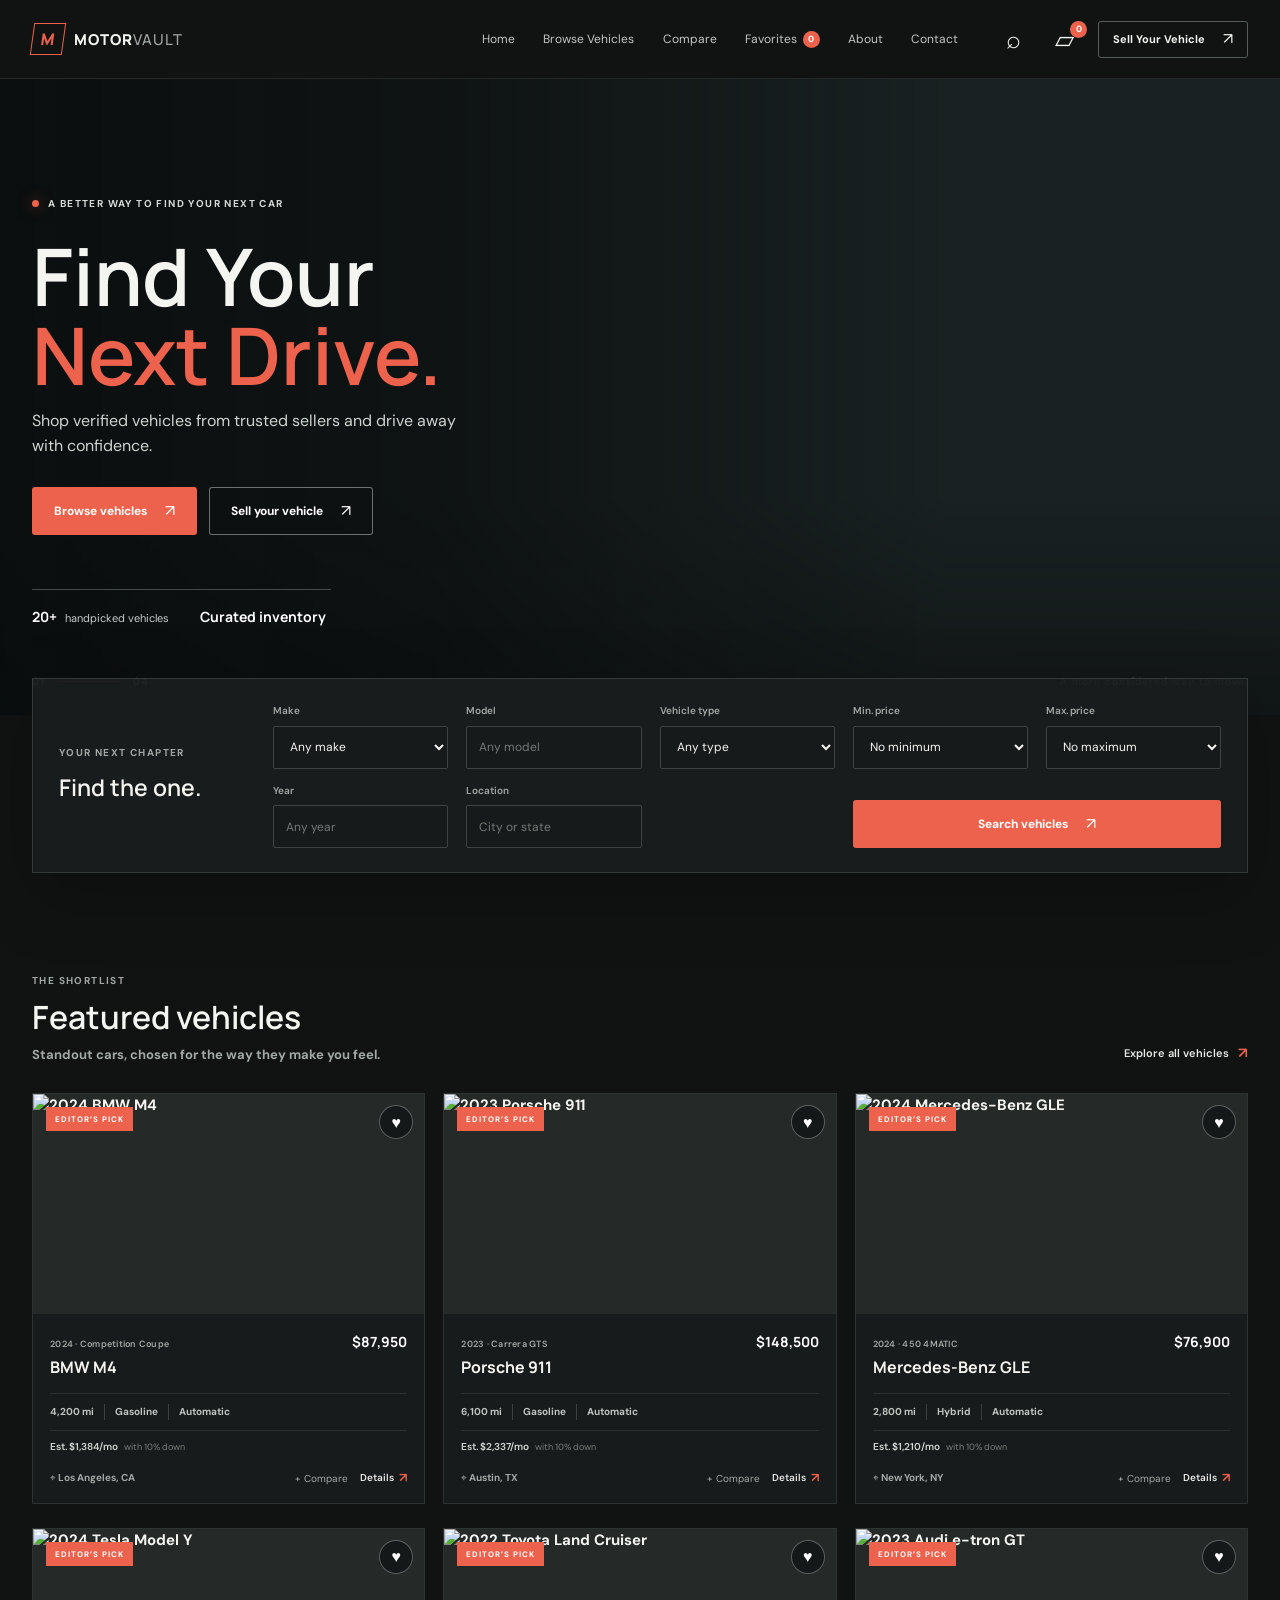
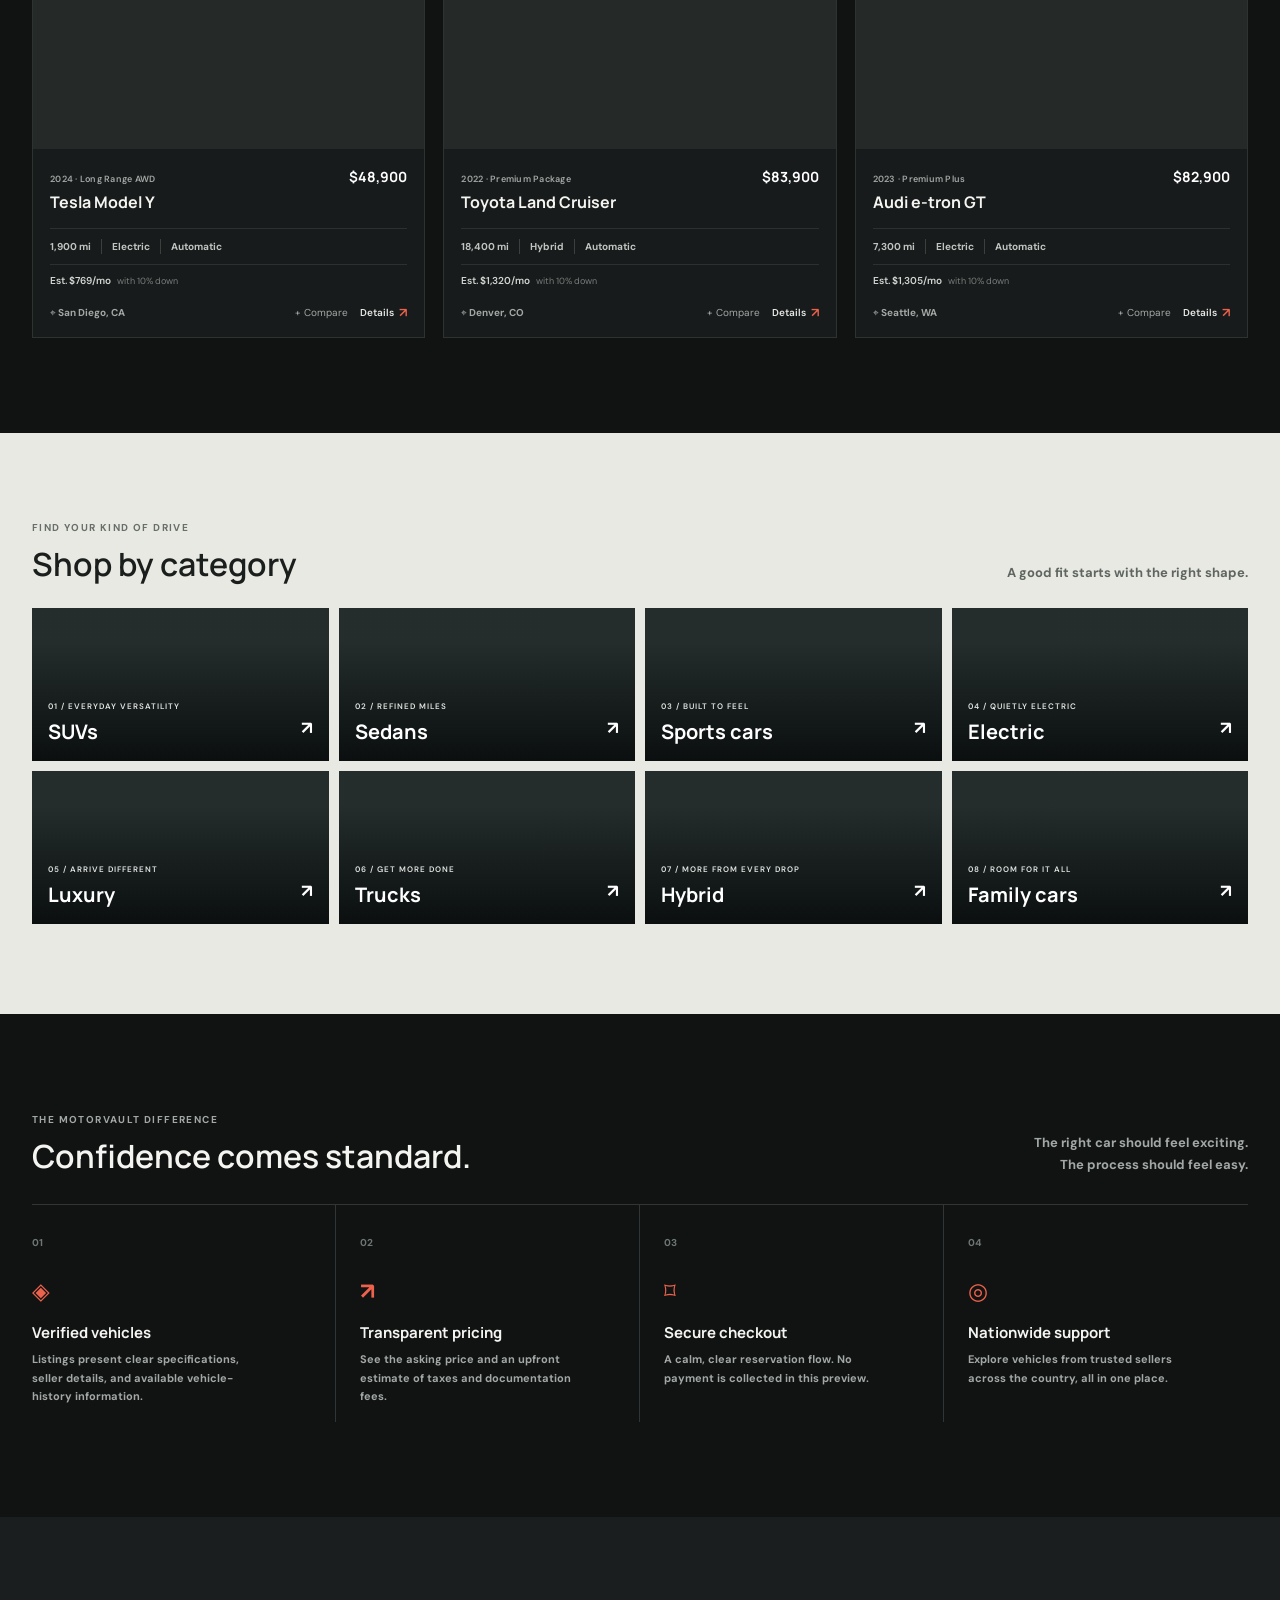
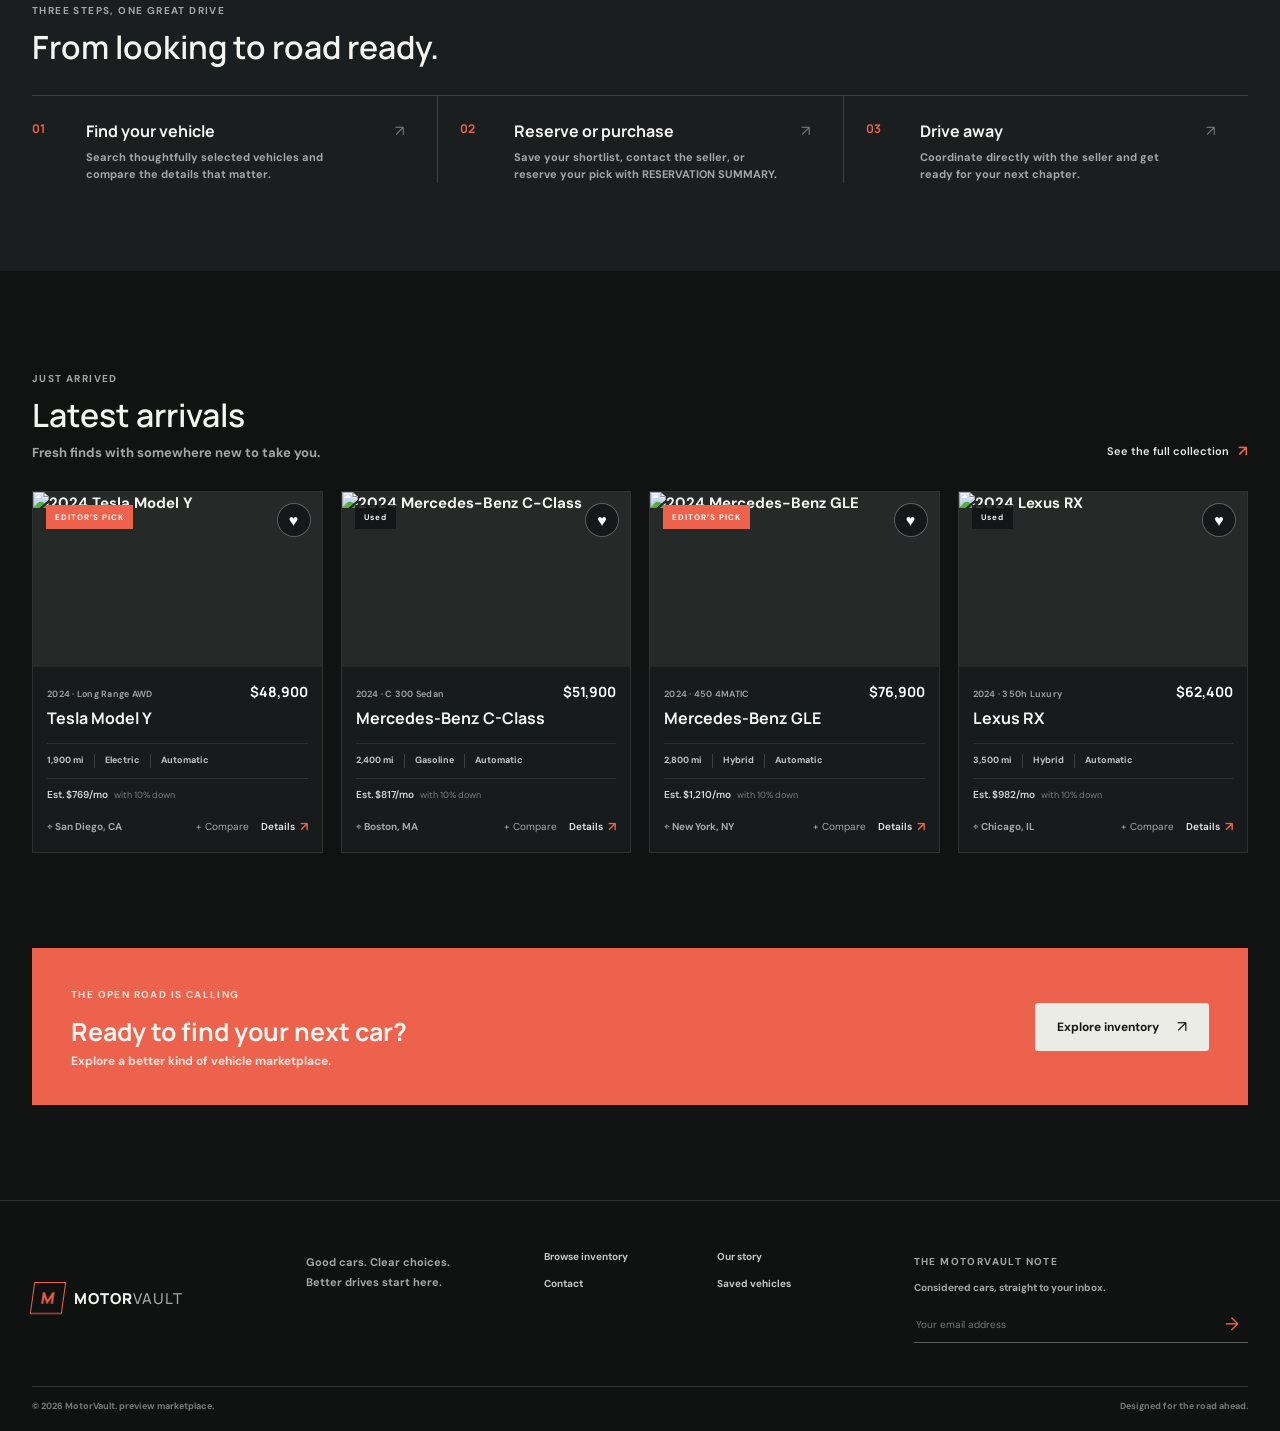
==== commit 9a295617: "fixed styles and text" ====
--- a/index.html
+++ b/index.html
@@ -19,14 +19,14 @@
         <section class="home-hero">
             <div class="hero-image" role="img" aria-label="Modern performance car on a mountain road"></div>
             <div class="hero-shade"></div>
-            <div class="hero-content page-width"><span class="eyebrow light-eyebrow"><i></i> A BETTER WAY TO FIND YOUR NEXT CAR</span><h1>Find Your<br><em>Next Drive.</em></h1><p>Shop verified vehicles from trusted sellers and drive away with confidence.</p><div class="hero-actions"><a class="button button-primary" href="vehicles.html">Browse vehicles <span>↗</span></a><a class="button button-glass" href="contact.html#sell">Sell your vehicle <span>↗</span></a></div><div class="hero-proof"><span><strong>20+</strong> handpicked vehicles</span><span><strong>100%</strong> demo verified listings</span></div></div>
+            <div class="hero-content page-width"><span class="eyebrow light-eyebrow"><i></i> A BETTER WAY TO FIND YOUR NEXT CAR</span><h1>Find Your<br><em>Next Drive.</em></h1><p>Shop verified vehicles from trusted sellers and drive away with confidence.</p><div class="hero-actions"><a class="button button-primary" href="vehicles.html">Browse vehicles <span>↗</span></a><a class="button button-glass" href="contact.html#sell">Sell your vehicle <span>↗</span></a></div><div class="hero-proof"><span><strong>20+</strong> handpicked vehicles</span><span><strong>Curated inventory</span></div></div>
             <span class="hero-index">01 <i></i> 04</span><span class="hero-caption">A more considered way to move.</span>
         </section>
         <section class="search-section page-width" aria-label="Search inventory"><form class="search-panel" data-vehicle-search action="vehicles.html"><div class="search-panel-intro"><span class="eyebrow">YOUR NEXT CHAPTER</span><h2>Find the one.</h2></div><label>Make<select id="search-make" name="make"><option value="">Any make</option></select></label><label>Model<input name="model" type="search" placeholder="Any model"></label><label>Vehicle type<select name="bodyType"><option value="">Any type</option><option>SUVs</option><option>Sedans</option><option>Sports Cars</option><option>Electric</option><option>Luxury</option><option>Trucks</option><option>Family Cars</option></select></label><label>Min. price<select name="minPrice"><option value="">No minimum</option><option value="25000">$25,000</option><option value="50000">$50,000</option><option value="75000">$75,000</option></select></label><label>Max. price<select name="maxPrice"><option value="">No maximum</option><option value="35000">$35,000</option><option value="50000">$50,000</option><option value="75000">$75,000</option><option value="100000">$100,000</option></select></label><label>Year<input name="minYear" type="number" min="1990" max="2026" placeholder="Any year"></label><label class="search-location">Location<input name="location" type="search" placeholder="City or state"></label><button class="button button-primary search-submit" type="submit">Search vehicles <span>↗</span></button></form></section>
         <section class="section page-width"><div class="section-heading"><div><span class="eyebrow">THE SHORTLIST</span><h2>Featured vehicles</h2><p>Standout cars, chosen for the way they make you feel.</p></div><a class="text-link" href="vehicles.html">Explore all vehicles <span>↗</span></a></div><div class="vehicle-grid" id="featured-grid"></div></section>
         <section class="category-section"><div class="page-width"><div class="section-heading"><div><span class="eyebrow">FIND YOUR KIND OF DRIVE</span><h2>Shop by category</h2></div><span class="section-aside">A good fit starts with the right shape.</span></div><div class="category-grid"><a class="category-tile category-suv" href="vehicles.html?bodyType=SUVs"><span>01 / EVERYDAY VERSATILITY</span><strong> SUVs</strong><i>↗</i></a><a class="category-tile category-sedan" href="vehicles.html?bodyType=Sedans"><span>02 / REFINED MILES</span><strong>Sedans</strong><i>↗</i></a><a class="category-tile category-sport" href="vehicles.html?bodyType=Sports%20Cars"><span>03 / BUILT TO FEEL</span><strong>Sports cars</strong><i>↗</i></a><a class="category-tile category-electric" href="vehicles.html?fuel=Electric"><span>04 / QUIETLY ELECTRIC</span><strong>Electric</strong><i>↗</i></a><a class="category-tile category-luxury" href="vehicles.html?bodyType=Luxury"><span>05 / ARRIVE DIFFERENT</span><strong>Luxury</strong><i>↗</i></a><a class="category-tile category-truck" href="vehicles.html?bodyType=Trucks"><span>06 / GET MORE DONE</span><strong>Trucks</strong><i>↗</i></a><a class="category-tile category-hybrid" href="vehicles.html?fuel=Hybrid"><span>07 / MORE FROM EVERY DROP</span><strong>Hybrid</strong><i>↗</i></a><a class="category-tile category-family" href="vehicles.html?bodyType=Family%20Cars"><span>08 / ROOM FOR IT ALL</span><strong>Family cars</strong><i>↗</i></a></div></div></section>
-        <section class="section trust-section page-width"><div class="section-heading"><div><span class="eyebrow">THE MOTORVAULT DIFFERENCE</span><h2>Confidence comes standard.</h2></div><p class="section-aside">The right car should feel exciting.<br>The process should feel easy.</p></div><div class="trust-grid"><article><span class="trust-number">01</span><span class="trust-icon">◈</span><h3>Verified vehicles</h3><p>Every demo listing is reviewed for clear specs, seller details, and vehicle history notes.</p></article><article><span class="trust-number">02</span><span class="trust-icon">↗</span><h3>Transparent pricing</h3><p>See the asking price and an upfront estimate of taxes and documentation fees.</p></article><article><span class="trust-number">03</span><span class="trust-icon">⌑</span><h3>Secure checkout</h3><p>A calm, clear reservation flow. No payment is collected in this demonstration.</p></article><article><span class="trust-number">04</span><span class="trust-icon">◎</span><h3>Nationwide support</h3><p>Explore vehicles from trusted sellers across the country, all in one place.</p></article></div></section>
-        <section class="process-section"><div class="page-width"><div class="section-heading"><div><span class="eyebrow">THREE STEPS, ONE GREAT DRIVE</span><h2>From looking to road ready.</h2></div></div><div class="process-grid"><article><span>01</span><div><h3>Find your vehicle</h3><p>Search thoughtfully selected vehicles and compare the details that matter.</p></div><b>↗</b></article><article><span>02</span><div><h3>Reserve or purchase</h3><p>Save your shortlist, contact the seller, or reserve your pick with demo checkout.</p></div><b>↗</b></article><article><span>03</span><div><h3>Drive away</h3><p>Coordinate directly with the seller and get ready for your next chapter.</p></div><b>↗</b></article></div></div></section>
+        <section class="section trust-section page-width"><div class="section-heading"><div><span class="eyebrow">THE MOTORVAULT DIFFERENCE</span><h2>Confidence comes standard.</h2></div><p class="section-aside">The right car should feel exciting.<br>The process should feel easy.</p></div><div class="trust-grid"><article><span class="trust-number">01</span><span class="trust-icon">◈</span><h3>Verified vehicles</h3><p>Listings present clear specifications, seller details, and available vehicle-history information.</p></article><article><span class="trust-number">02</span><span class="trust-icon">↗</span><h3>Transparent pricing</h3><p>See the asking price and an upfront estimate of taxes and documentation fees.</p></article><article><span class="trust-number">03</span><span class="trust-icon">⌑</span><h3>Secure checkout</h3><p>A calm, clear reservation flow. No payment is collected in this preview.</p></article><article><span class="trust-number">04</span><span class="trust-icon">◎</span><h3>Nationwide support</h3><p>Explore vehicles from trusted sellers across the country, all in one place.</p></article></div></section>
+        <section class="process-section"><div class="page-width"><div class="section-heading"><div><span class="eyebrow">THREE STEPS, ONE GREAT DRIVE</span><h2>From looking to road ready.</h2></div></div><div class="process-grid"><article><span>01</span><div><h3>Find your vehicle</h3><p>Search thoughtfully selected vehicles and compare the details that matter.</p></div><b>↗</b></article><article><span>02</span><div><h3>Reserve or purchase</h3><p>Save your shortlist, contact the seller, or reserve your pick with RESERVATION SUMMARY.</p></div><b>↗</b></article><article><span>03</span><div><h3>Drive away</h3><p>Coordinate directly with the seller and get ready for your next chapter.</p></div><b>↗</b></article></div></div></section>
         <section class="section page-width"><div class="section-heading"><div><span class="eyebrow">JUST ARRIVED</span><h2>Latest arrivals</h2><p>Fresh finds with somewhere new to take you.</p></div><a class="text-link" href="vehicles.html">See the full collection <span>↗</span></a></div><div class="vehicle-grid vehicle-grid-four" id="latest-grid"></div></section>
         <section class="cta-band page-width"><div><span class="eyebrow">THE OPEN ROAD IS CALLING</span><h2>Ready to find your next car?</h2><p>Explore a better kind of vehicle marketplace.</p></div><a class="button button-light" href="vehicles.html">Explore inventory <span>↗</span></a></section>
     </main>
--- a/styles.css
+++ b/styles.css
@@ -296,7 +296,7 @@
 .compare-table thead th { position: relative; }
 
 /* Cart and checkout */
-.cart-demo-note { padding-bottom: 6px; color: var(--green); }
+.cart-preview-note { padding-bottom: 6px; color: var(--green); }
 .cart-layout { display: grid; grid-template-columns: minmax(0, 1.55fr) minmax(280px, .7fr); gap: 28px; align-items: start; }
 .cart-items { border-top: 1px solid var(--line); }
 .cart-head { display: flex; justify-content: space-between; padding: 14px 0; color: var(--muted); font-size: 11px; }
@@ -329,9 +329,9 @@
 .form-grid label { font-size: 10px; }
 .form-grid .span-two { grid-column: 1 / -1; }
 .form-grid textarea { min-height: 110px; padding-block: 10px; resize: vertical; }
-.demo-callout { display: flex; gap: 12px; align-items: center; margin-bottom: 16px; padding: 12px; border: 1px solid rgba(167,196,178,.26); background: rgba(167,196,178,.06); }
-.demo-callout span { flex: 0 0 auto; padding: 5px 7px; background: #33453c; color: #c6e0ce; font-size: 8px; font-weight: 700; letter-spacing: .7px; }
-.demo-callout p { margin: 0; color: #bec9c1; font-size: 10px; }
+.preview-callout { display: flex; gap: 12px; align-items: center; margin-bottom: 16px; padding: 12px; border: 1px solid rgba(167,196,178,.26); background: rgba(167,196,178,.06); }
+.preview-callout span { flex: 0 0 auto; padding: 5px 7px; background: #33453c; color: #c6e0ce; font-size: 8px; font-weight: 700; letter-spacing: .7px; }
+.preview-callout p { margin: 0; color: #bec9c1; font-size: 10px; }
 .consent-check { display: flex; align-items: center; gap: 9px; color: var(--muted); font-size: 10px; }
 .consent-check input { width: 16px; min-height: 16px; accent-color: var(--accent); }
 .checkout-summary { position: sticky; top: 20px; }
@@ -561,6 +561,6 @@
 	.cart-item > strong { grid-column: 2; padding: 0; }
 	.form-grid { grid-template-columns: 1fr; }
 	.form-grid .span-two { grid-column: auto; }
-	.demo-callout { align-items: start; flex-direction: column; }
+	.preview-callout { align-items: start; flex-direction: column; }
 	.footer-bottom { flex-direction: column; gap: 4px; }
 }
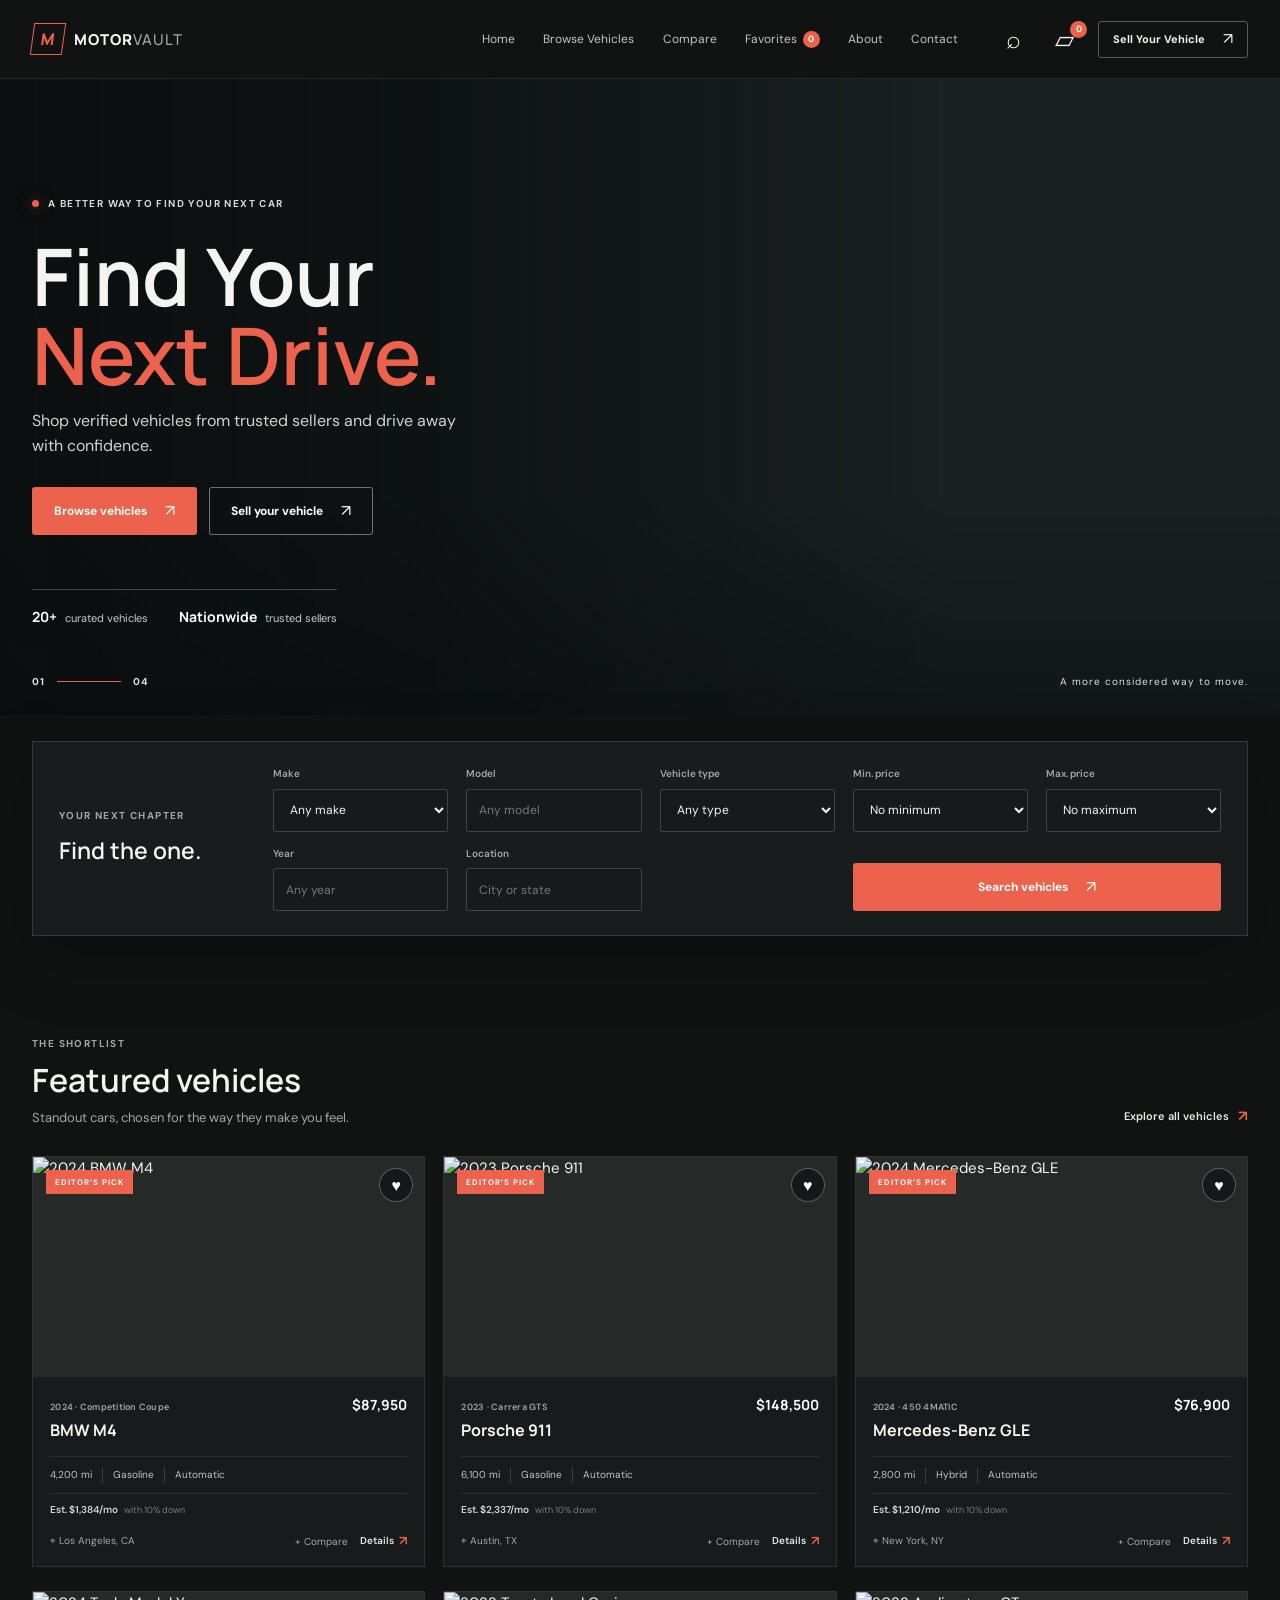
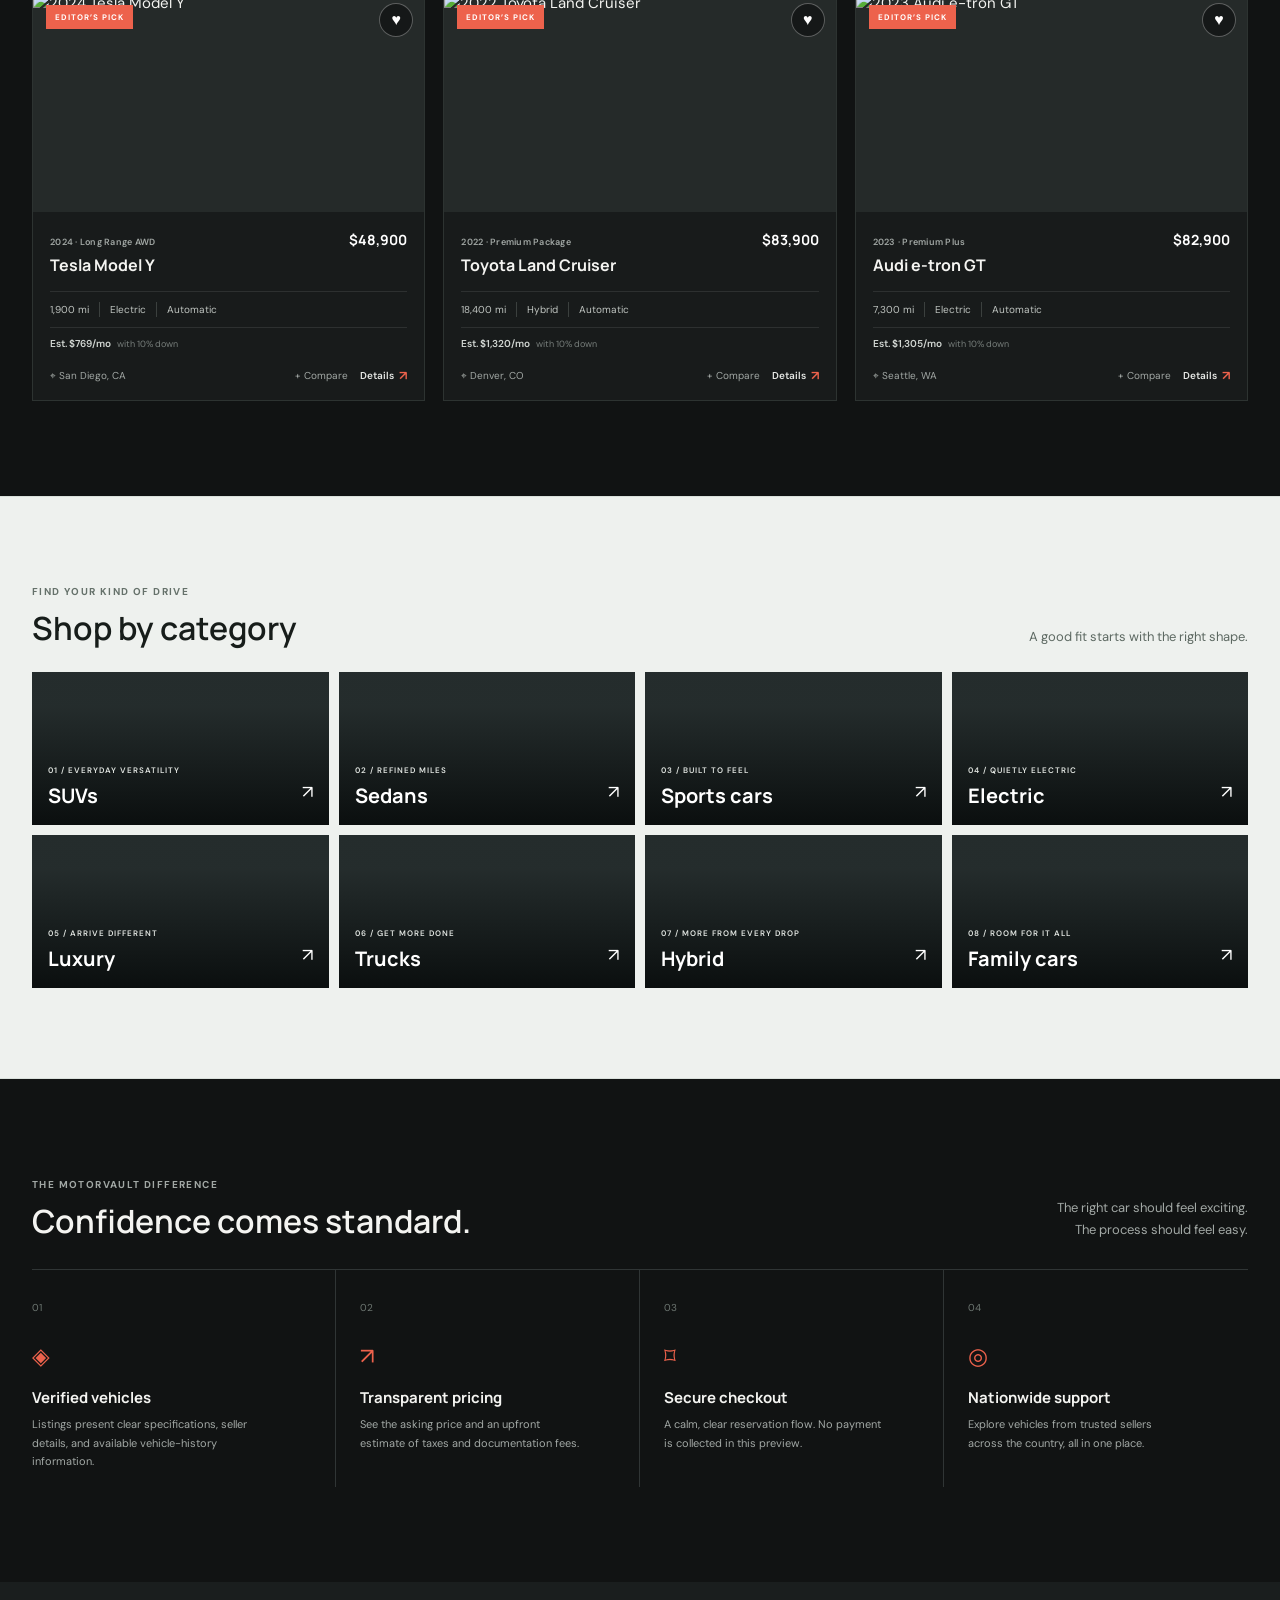
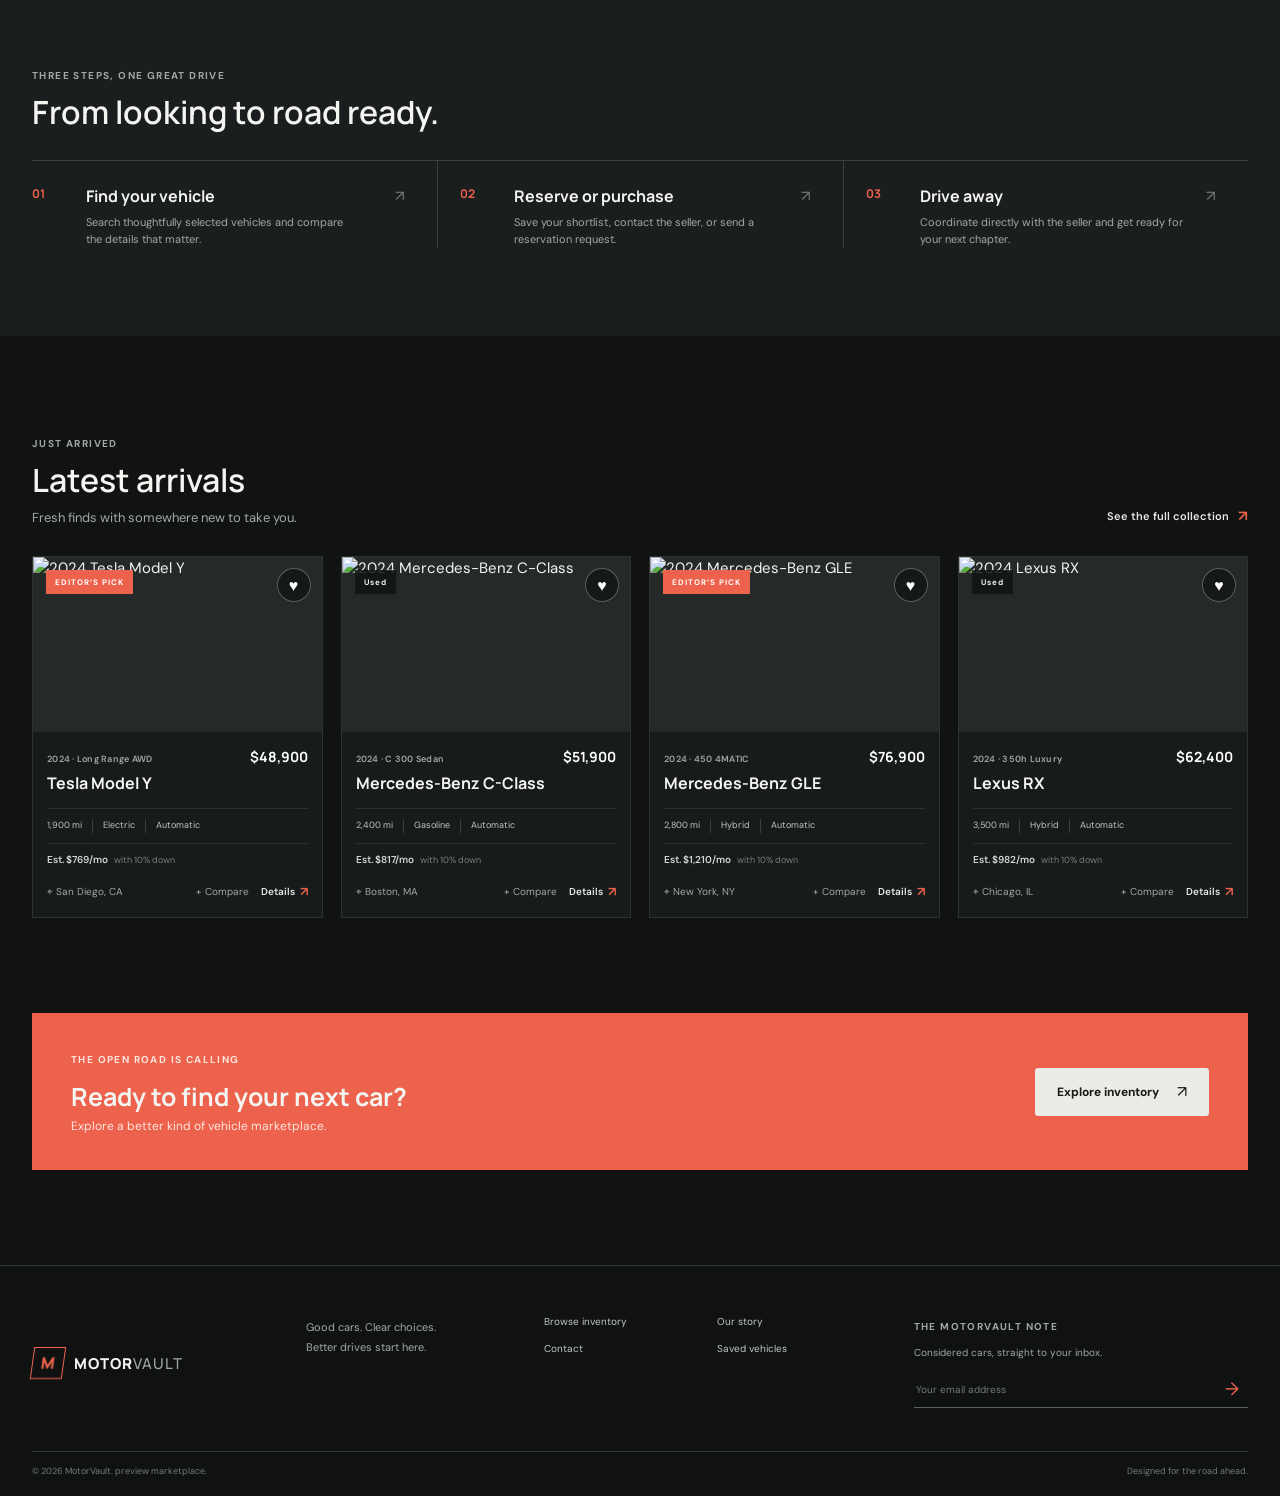
==== commit 0e8fc2a2: "fixed text filtering uniformity" ====
--- a/index.html
+++ b/index.html
@@ -19,14 +19,14 @@
         <section class="home-hero">
             <div class="hero-image" role="img" aria-label="Modern performance car on a mountain road"></div>
             <div class="hero-shade"></div>
-            <div class="hero-content page-width"><span class="eyebrow light-eyebrow"><i></i> A BETTER WAY TO FIND YOUR NEXT CAR</span><h1>Find Your<br><em>Next Drive.</em></h1><p>Shop verified vehicles from trusted sellers and drive away with confidence.</p><div class="hero-actions"><a class="button button-primary" href="vehicles.html">Browse vehicles <span>↗</span></a><a class="button button-glass" href="contact.html#sell">Sell your vehicle <span>↗</span></a></div><div class="hero-proof"><span><strong>20+</strong> handpicked vehicles</span><span><strong>Curated inventory</span></div></div>
+            <div class="hero-content page-width"><span class="eyebrow light-eyebrow"><i></i> A BETTER WAY TO FIND YOUR NEXT CAR</span><h1>Find Your<br><em>Next Drive.</em></h1><p>Shop verified vehicles from trusted sellers and drive away with confidence.</p><div class="hero-actions"><a class="button button-primary" href="vehicles.html">Browse vehicles <span>↗</span></a><a class="button button-glass" href="contact.html#sell">Sell your vehicle <span>↗</span></a></div><div class="hero-proof"><span><strong>20+</strong> curated vehicles</span><span><strong>Nationwide</strong> trusted sellers</span></div></div>
             <span class="hero-index">01 <i></i> 04</span><span class="hero-caption">A more considered way to move.</span>
         </section>
         <section class="search-section page-width" aria-label="Search inventory"><form class="search-panel" data-vehicle-search action="vehicles.html"><div class="search-panel-intro"><span class="eyebrow">YOUR NEXT CHAPTER</span><h2>Find the one.</h2></div><label>Make<select id="search-make" name="make"><option value="">Any make</option></select></label><label>Model<input name="model" type="search" placeholder="Any model"></label><label>Vehicle type<select name="bodyType"><option value="">Any type</option><option>SUVs</option><option>Sedans</option><option>Sports Cars</option><option>Electric</option><option>Luxury</option><option>Trucks</option><option>Family Cars</option></select></label><label>Min. price<select name="minPrice"><option value="">No minimum</option><option value="25000">$25,000</option><option value="50000">$50,000</option><option value="75000">$75,000</option></select></label><label>Max. price<select name="maxPrice"><option value="">No maximum</option><option value="35000">$35,000</option><option value="50000">$50,000</option><option value="75000">$75,000</option><option value="100000">$100,000</option></select></label><label>Year<input name="minYear" type="number" min="1990" max="2026" placeholder="Any year"></label><label class="search-location">Location<input name="location" type="search" placeholder="City or state"></label><button class="button button-primary search-submit" type="submit">Search vehicles <span>↗</span></button></form></section>
         <section class="section page-width"><div class="section-heading"><div><span class="eyebrow">THE SHORTLIST</span><h2>Featured vehicles</h2><p>Standout cars, chosen for the way they make you feel.</p></div><a class="text-link" href="vehicles.html">Explore all vehicles <span>↗</span></a></div><div class="vehicle-grid" id="featured-grid"></div></section>
         <section class="category-section"><div class="page-width"><div class="section-heading"><div><span class="eyebrow">FIND YOUR KIND OF DRIVE</span><h2>Shop by category</h2></div><span class="section-aside">A good fit starts with the right shape.</span></div><div class="category-grid"><a class="category-tile category-suv" href="vehicles.html?bodyType=SUVs"><span>01 / EVERYDAY VERSATILITY</span><strong> SUVs</strong><i>↗</i></a><a class="category-tile category-sedan" href="vehicles.html?bodyType=Sedans"><span>02 / REFINED MILES</span><strong>Sedans</strong><i>↗</i></a><a class="category-tile category-sport" href="vehicles.html?bodyType=Sports%20Cars"><span>03 / BUILT TO FEEL</span><strong>Sports cars</strong><i>↗</i></a><a class="category-tile category-electric" href="vehicles.html?fuel=Electric"><span>04 / QUIETLY ELECTRIC</span><strong>Electric</strong><i>↗</i></a><a class="category-tile category-luxury" href="vehicles.html?bodyType=Luxury"><span>05 / ARRIVE DIFFERENT</span><strong>Luxury</strong><i>↗</i></a><a class="category-tile category-truck" href="vehicles.html?bodyType=Trucks"><span>06 / GET MORE DONE</span><strong>Trucks</strong><i>↗</i></a><a class="category-tile category-hybrid" href="vehicles.html?fuel=Hybrid"><span>07 / MORE FROM EVERY DROP</span><strong>Hybrid</strong><i>↗</i></a><a class="category-tile category-family" href="vehicles.html?bodyType=Family%20Cars"><span>08 / ROOM FOR IT ALL</span><strong>Family cars</strong><i>↗</i></a></div></div></section>
         <section class="section trust-section page-width"><div class="section-heading"><div><span class="eyebrow">THE MOTORVAULT DIFFERENCE</span><h2>Confidence comes standard.</h2></div><p class="section-aside">The right car should feel exciting.<br>The process should feel easy.</p></div><div class="trust-grid"><article><span class="trust-number">01</span><span class="trust-icon">◈</span><h3>Verified vehicles</h3><p>Listings present clear specifications, seller details, and available vehicle-history information.</p></article><article><span class="trust-number">02</span><span class="trust-icon">↗</span><h3>Transparent pricing</h3><p>See the asking price and an upfront estimate of taxes and documentation fees.</p></article><article><span class="trust-number">03</span><span class="trust-icon">⌑</span><h3>Secure checkout</h3><p>A calm, clear reservation flow. No payment is collected in this preview.</p></article><article><span class="trust-number">04</span><span class="trust-icon">◎</span><h3>Nationwide support</h3><p>Explore vehicles from trusted sellers across the country, all in one place.</p></article></div></section>
-        <section class="process-section"><div class="page-width"><div class="section-heading"><div><span class="eyebrow">THREE STEPS, ONE GREAT DRIVE</span><h2>From looking to road ready.</h2></div></div><div class="process-grid"><article><span>01</span><div><h3>Find your vehicle</h3><p>Search thoughtfully selected vehicles and compare the details that matter.</p></div><b>↗</b></article><article><span>02</span><div><h3>Reserve or purchase</h3><p>Save your shortlist, contact the seller, or reserve your pick with RESERVATION SUMMARY.</p></div><b>↗</b></article><article><span>03</span><div><h3>Drive away</h3><p>Coordinate directly with the seller and get ready for your next chapter.</p></div><b>↗</b></article></div></div></section>
+        <section class="process-section"><div class="page-width"><div class="section-heading"><div><span class="eyebrow">THREE STEPS, ONE GREAT DRIVE</span><h2>From looking to road ready.</h2></div></div><div class="process-grid"><article><span>01</span><div><h3>Find your vehicle</h3><p>Search thoughtfully selected vehicles and compare the details that matter.</p></div><b>↗</b></article><article><span>02</span><div><h3>Reserve or purchase</h3><p>Save your shortlist, contact the seller, or send a reservation request.</p></div><b>↗</b></article><article><span>03</span><div><h3>Drive away</h3><p>Coordinate directly with the seller and get ready for your next chapter.</p></div><b>↗</b></article></div></div></section>
         <section class="section page-width"><div class="section-heading"><div><span class="eyebrow">JUST ARRIVED</span><h2>Latest arrivals</h2><p>Fresh finds with somewhere new to take you.</p></div><a class="text-link" href="vehicles.html">See the full collection <span>↗</span></a></div><div class="vehicle-grid vehicle-grid-four" id="latest-grid"></div></section>
         <section class="cta-band page-width"><div><span class="eyebrow">THE OPEN ROAD IS CALLING</span><h2>Ready to find your next car?</h2><p>Explore a better kind of vehicle marketplace.</p></div><a class="button button-light" href="vehicles.html">Explore inventory <span>↗</span></a></section>
     </main>
--- a/styles.css
+++ b/styles.css
@@ -24,7 +24,7 @@
 
 * { box-sizing: border-box; }
 html { scroll-behavior: smooth; }
-body { margin: 0; min-width: 320px; background: var(--ink); color: var(--text); font-family: var(--body); font-size: 15px; line-height: 1.55; }
+body { margin: 0; min-width: 0; background: var(--ink); color: var(--text); font-family: var(--body); font-size: 15px; line-height: 1.55; }
 body, button, input, select, textarea { font-family: var(--body); }
 button, input, select, textarea { font-size: inherit; }
 button, a { -webkit-tap-highlight-color: transparent; }
@@ -82,7 +82,7 @@
 .hero-index { left: max(32px, calc((100vw - var(--page)) / 2)); }
 .hero-index i { display: inline-block; width: 64px; height: 1px; margin: 0 9px 3px; background: var(--accent); }
 .hero-caption { right: max(32px, calc((100vw - var(--page)) / 2)); font-weight: 400; }
-.search-section { position: relative; z-index: 2; margin-top: -37px; }
+.search-section { position: relative; z-index: 2; margin-top: 0; padding-top: 26px; }
 .search-panel { display: grid; grid-template-columns: 1.12fr repeat(3, 1fr) 1fr 1fr; gap: 14px 18px; align-items: end; padding: 24px 26px; border: 1px solid #353b39; background: rgba(25,29,29,.97); box-shadow: 0 22px 70px rgba(0,0,0,.24); }
 .search-panel-intro { align-self: center; grid-row: span 2; }
 .search-panel-intro h2 { margin: 8px 0; font: 600 23px var(--display); }
@@ -141,10 +141,11 @@
 .empty-inline { grid-column: 1 / -1; padding: 40px; border: 1px dashed var(--line); color: var(--muted); text-align: center; }
 
 /* Categories and editorial sections */
-.category-section { padding: 82px 0 90px; background: #e8e9e3; color: #1a1e1c; }
-.category-section .eyebrow { color: #686f6a; }
-.category-section .section-heading { margin-bottom: 24px; }
-.category-section .section-aside { color: #5f6661; }
+.category-section { padding: 82px 0 90px; border-block: 1px solid #d9e0db; background: #eef1ee; color: #171d1a; }
+.category-section .eyebrow { color: #65716a; }
+.category-section .section-heading { align-items: end; margin-bottom: 24px; }
+.category-section .section-heading h2 { color: #171d1a; }
+.category-section .section-aside { color: #5d6962; }
 .category-grid { display: grid; grid-template-columns: repeat(4, 1fr); gap: 10px; }
 .category-tile { position: relative; display: flex; min-height: 153px; flex-direction: column; justify-content: end; overflow: hidden; padding: 16px; background: #252d2d; color: white; isolation: isolate; }
 .category-tile::before { position: absolute; z-index: -2; inset: 0; content: ""; background-position: center; background-size: cover; opacity: .73; transition: transform .5s ease; }
@@ -433,7 +434,7 @@
 	.hero-proof span { font-size: 9px; }
 	.hero-caption { right: 19px; bottom: 20px; font-size: 9px; }
 	.hero-index { left: 19px; bottom: 20px; }
-	.search-section { margin-top: -24px; }
+	.search-section { margin-top: 0; padding-top: 18px; }
 	.search-panel { grid-template-columns: repeat(2, minmax(0, 1fr)); gap: 13px; padding: 19px; }
 	.search-panel-intro { grid-column: 1 / -1; }
 	.search-panel-intro h2 { margin-bottom: 1px; }
@@ -564,3 +565,15 @@
 	.preview-callout { align-items: start; flex-direction: column; }
 	.footer-bottom { flex-direction: column; gap: 4px; }
 }
+
+@media (max-width: 320px) {
+	.nav-wrap { width: calc(100% - 20px); gap: 6px; }
+	.brand { gap: 6px; font-size: 11px; }
+	.brand-mark { width: 27px; height: 27px; }
+	.nav-actions { gap: 3px; }
+	.nav-actions .icon-button { width: 29px; }
+	.menu-toggle { width: 29px; margin-left: 0; }
+	.hero-content h1 { font-size: 43px; }
+	.hero-actions .button { padding-inline: 9px; font-size: 9px; }
+	.page-width { width: calc(100% - 24px); }
+}
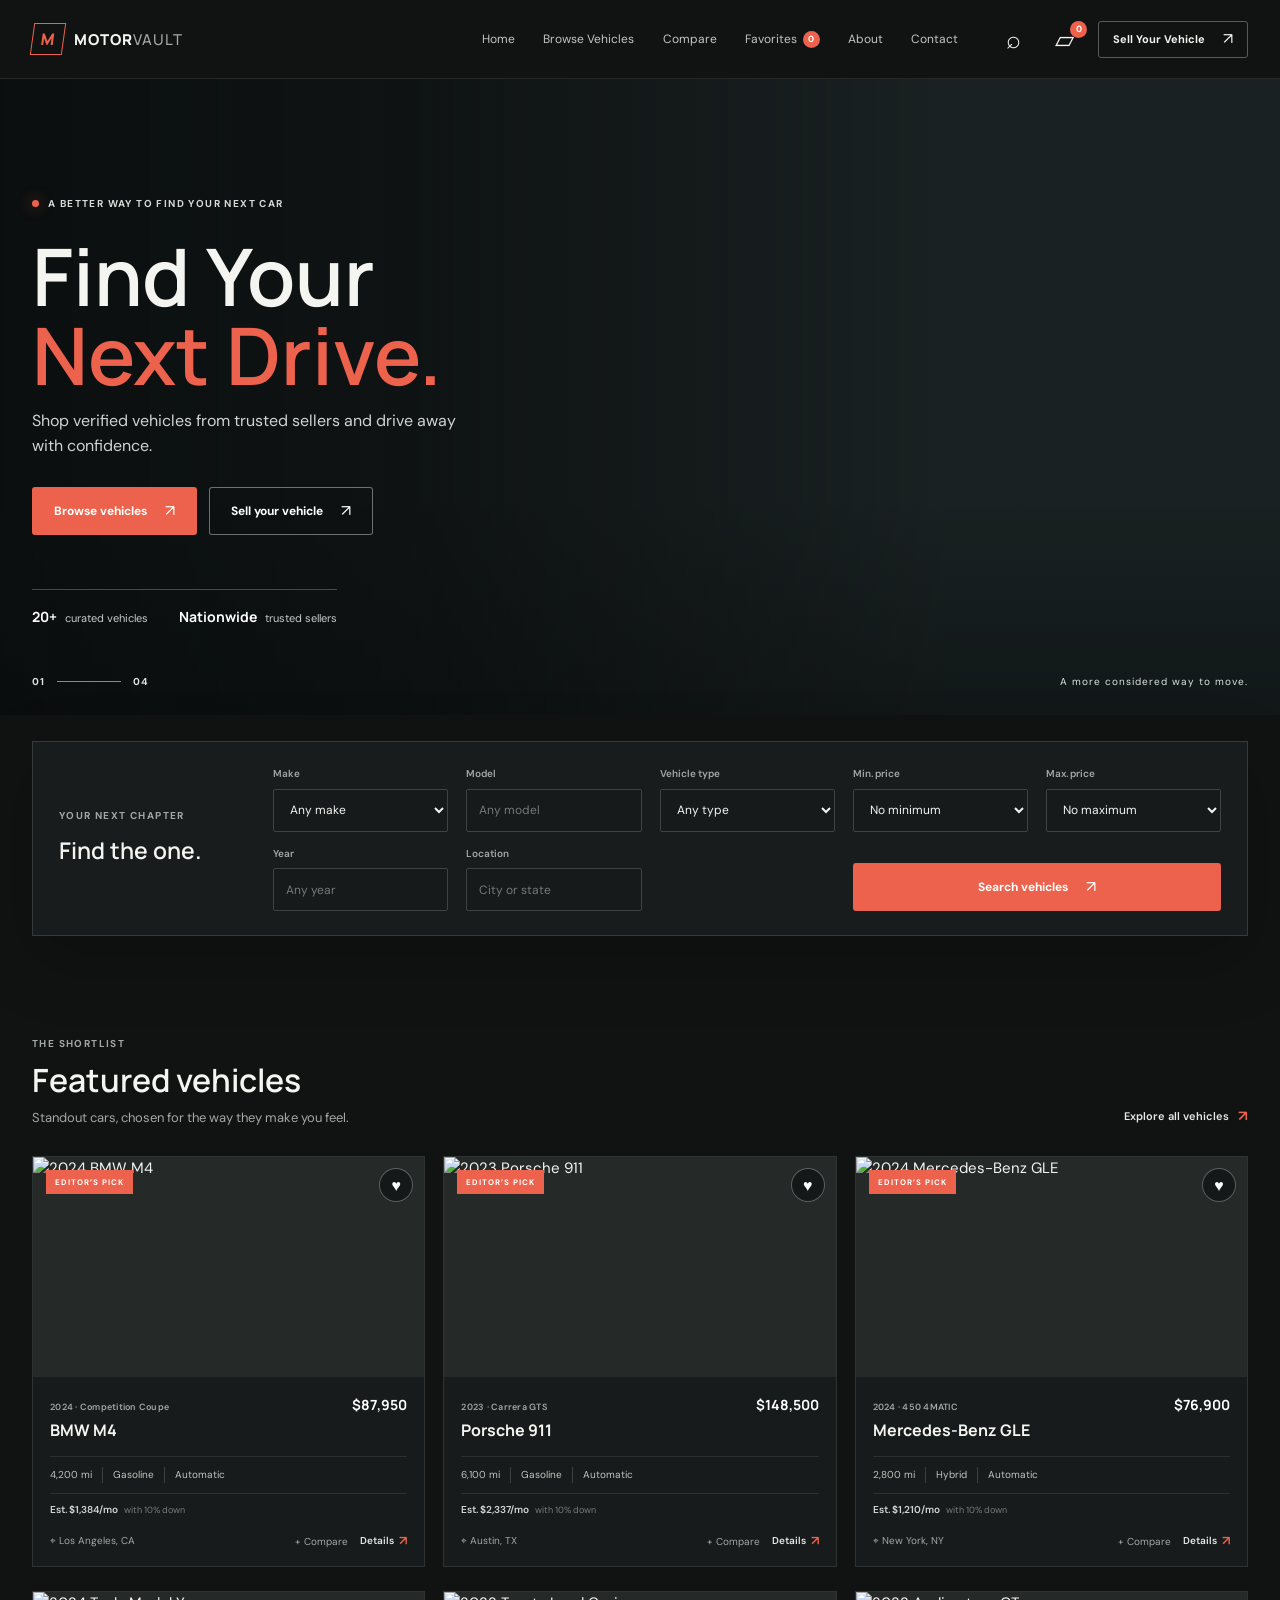
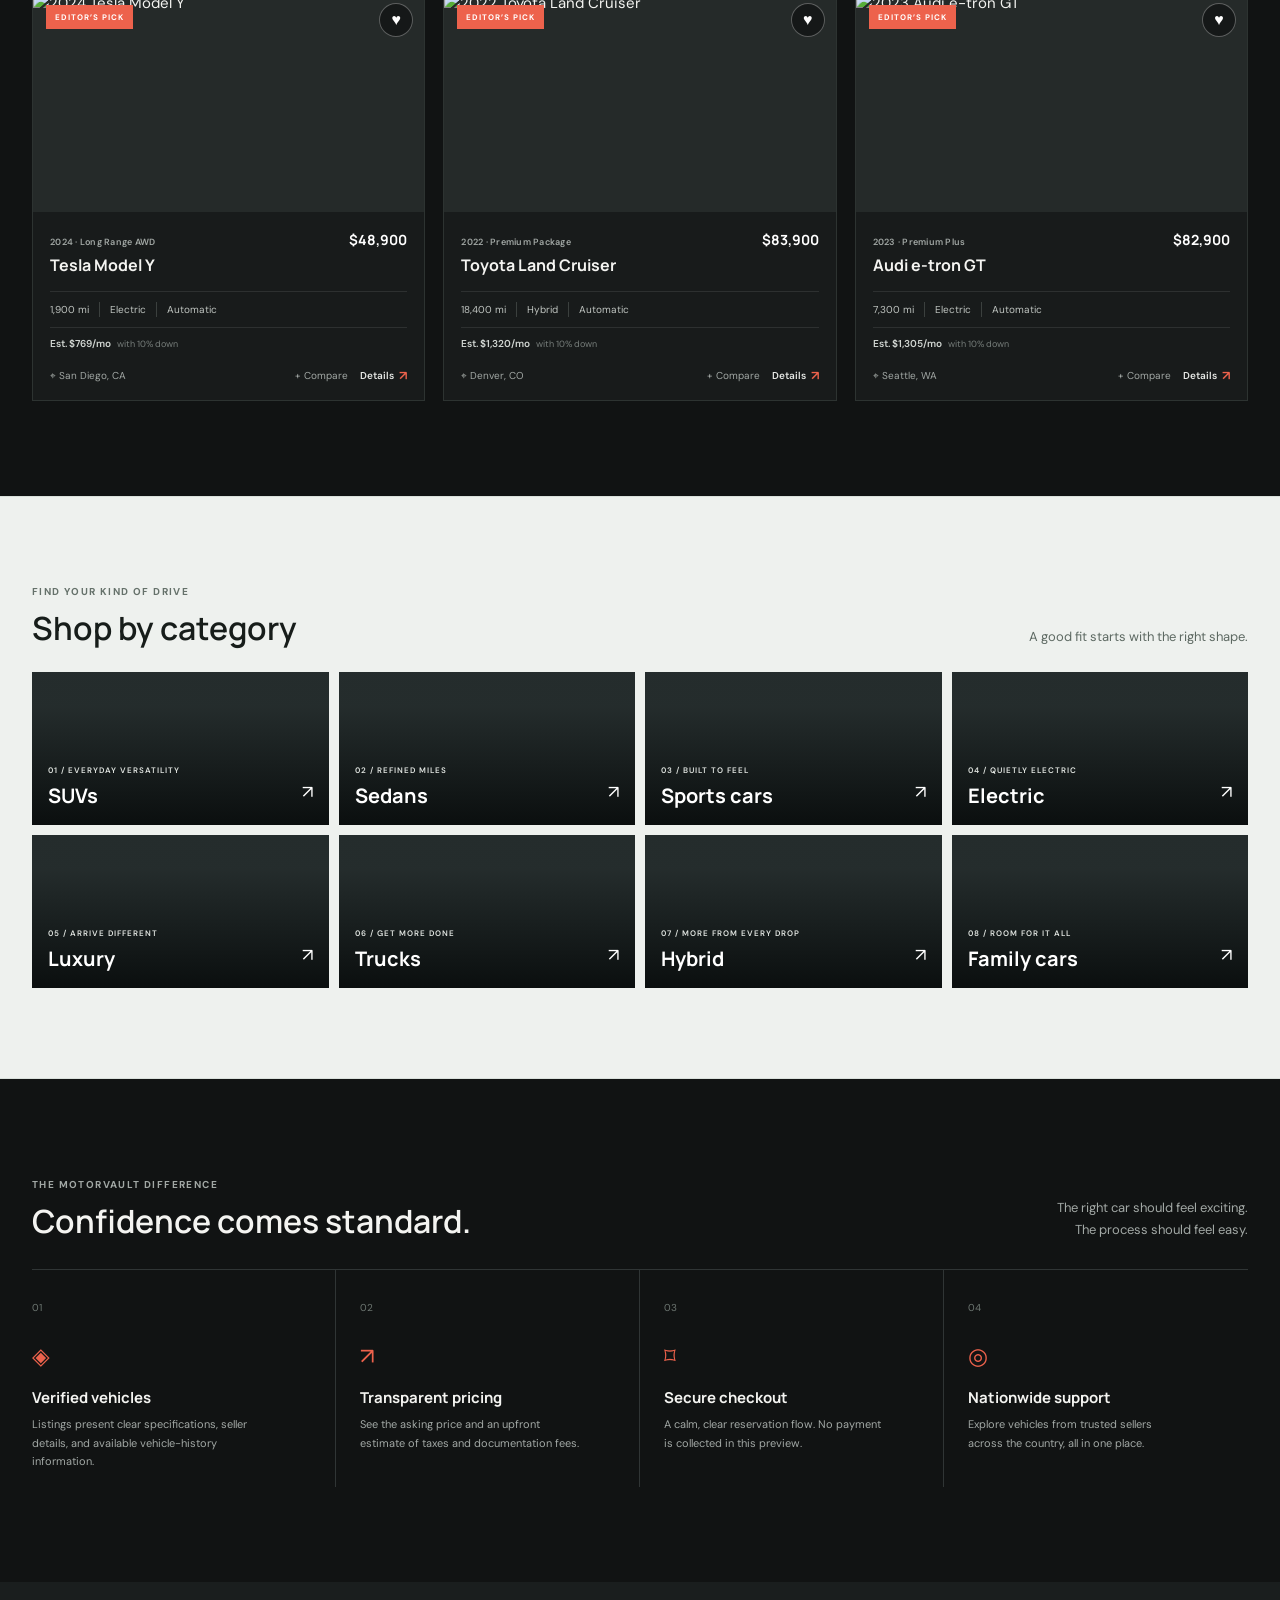
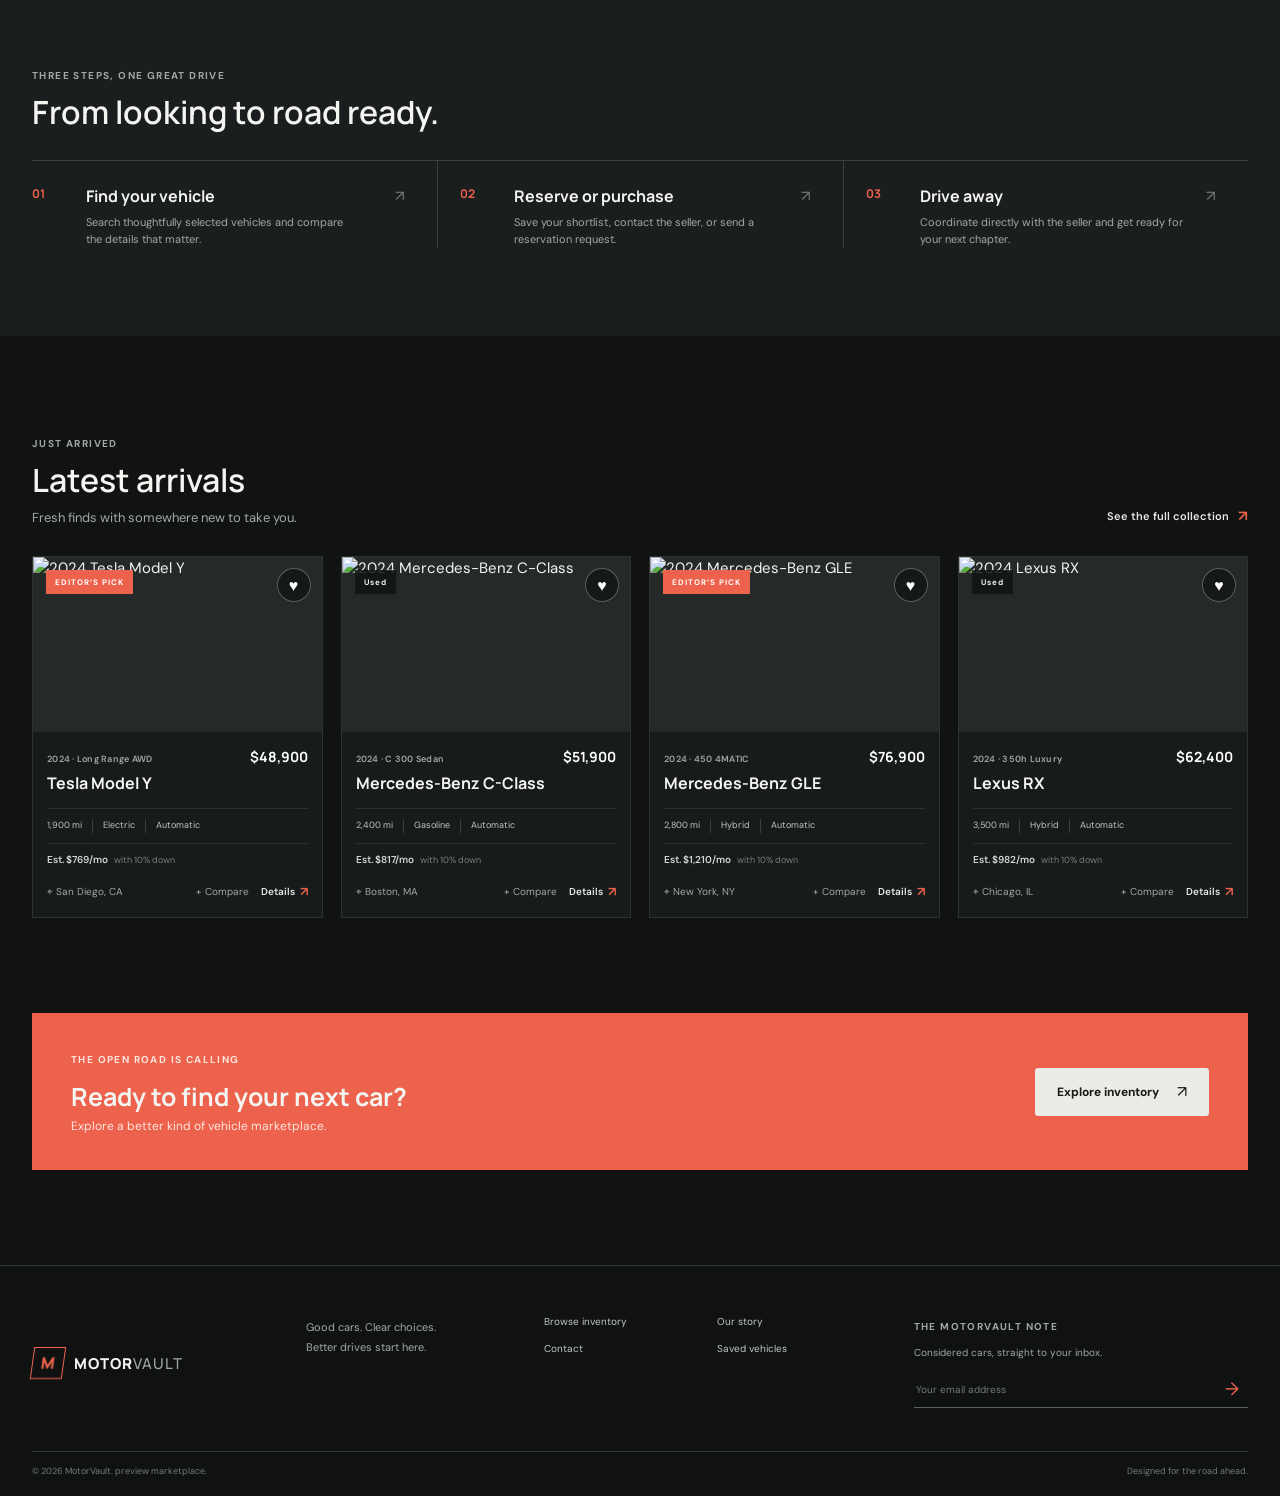
==== commit a055d769: "Added admin panel" ====
--- a/index.html
+++ b/index.html
@@ -17,7 +17,7 @@
     <div id="site-header"></div>
     <main>
         <section class="home-hero">
-            <div class="hero-image" role="img" aria-label="Modern performance car on a mountain road"></div>
+            <div class="herohttps://motorvault-sandy.vercel.app/-image" role="img" aria-label="Modern performance car on a mountain road"></div>
             <div class="hero-shade"></div>
             <div class="hero-content page-width"><span class="eyebrow light-eyebrow"><i></i> A BETTER WAY TO FIND YOUR NEXT CAR</span><h1>Find Your<br><em>Next Drive.</em></h1><p>Shop verified vehicles from trusted sellers and drive away with confidence.</p><div class="hero-actions"><a class="button button-primary" href="vehicles.html">Browse vehicles <span>↗</span></a><a class="button button-glass" href="contact.html#sell">Sell your vehicle <span>↗</span></a></div><div class="hero-proof"><span><strong>20+</strong> curated vehicles</span><span><strong>Nationwide</strong> trusted sellers</span></div></div>
             <span class="hero-index">01 <i></i> 04</span><span class="hero-caption">A more considered way to move.</span>
